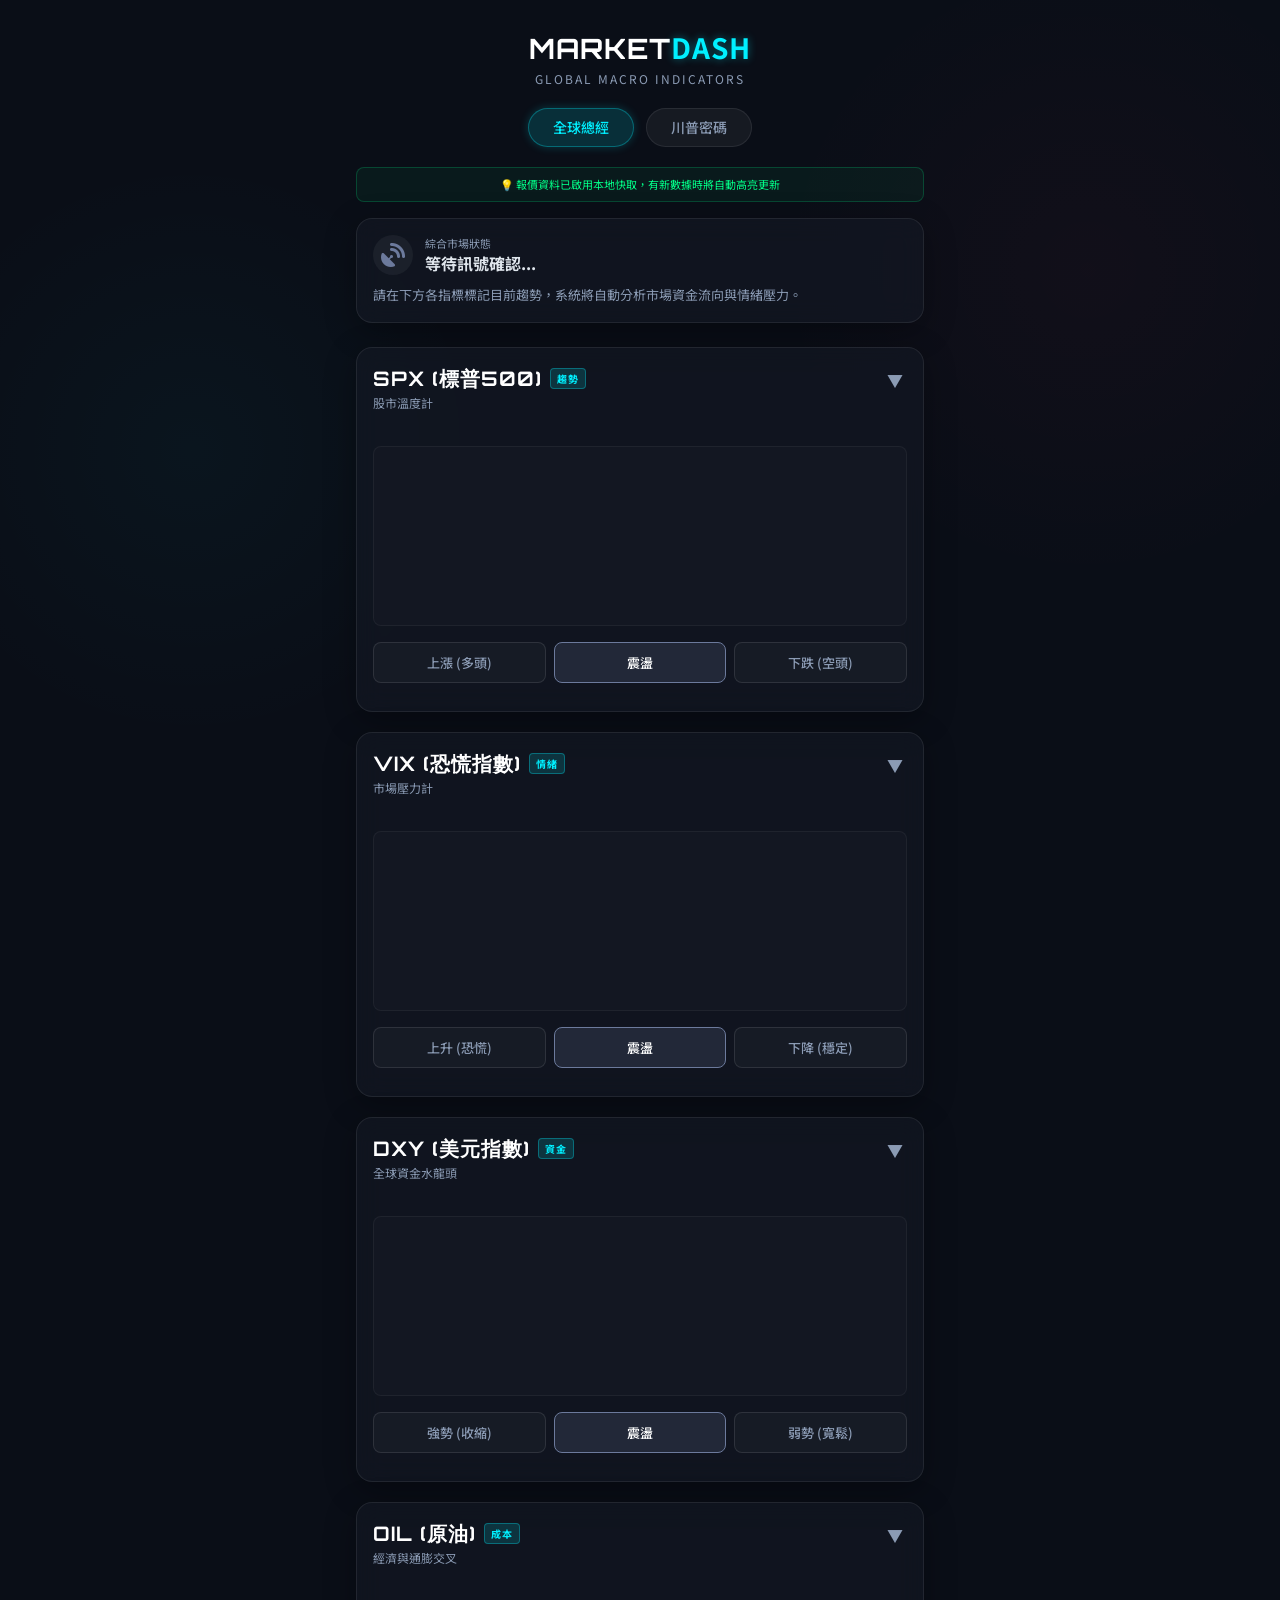
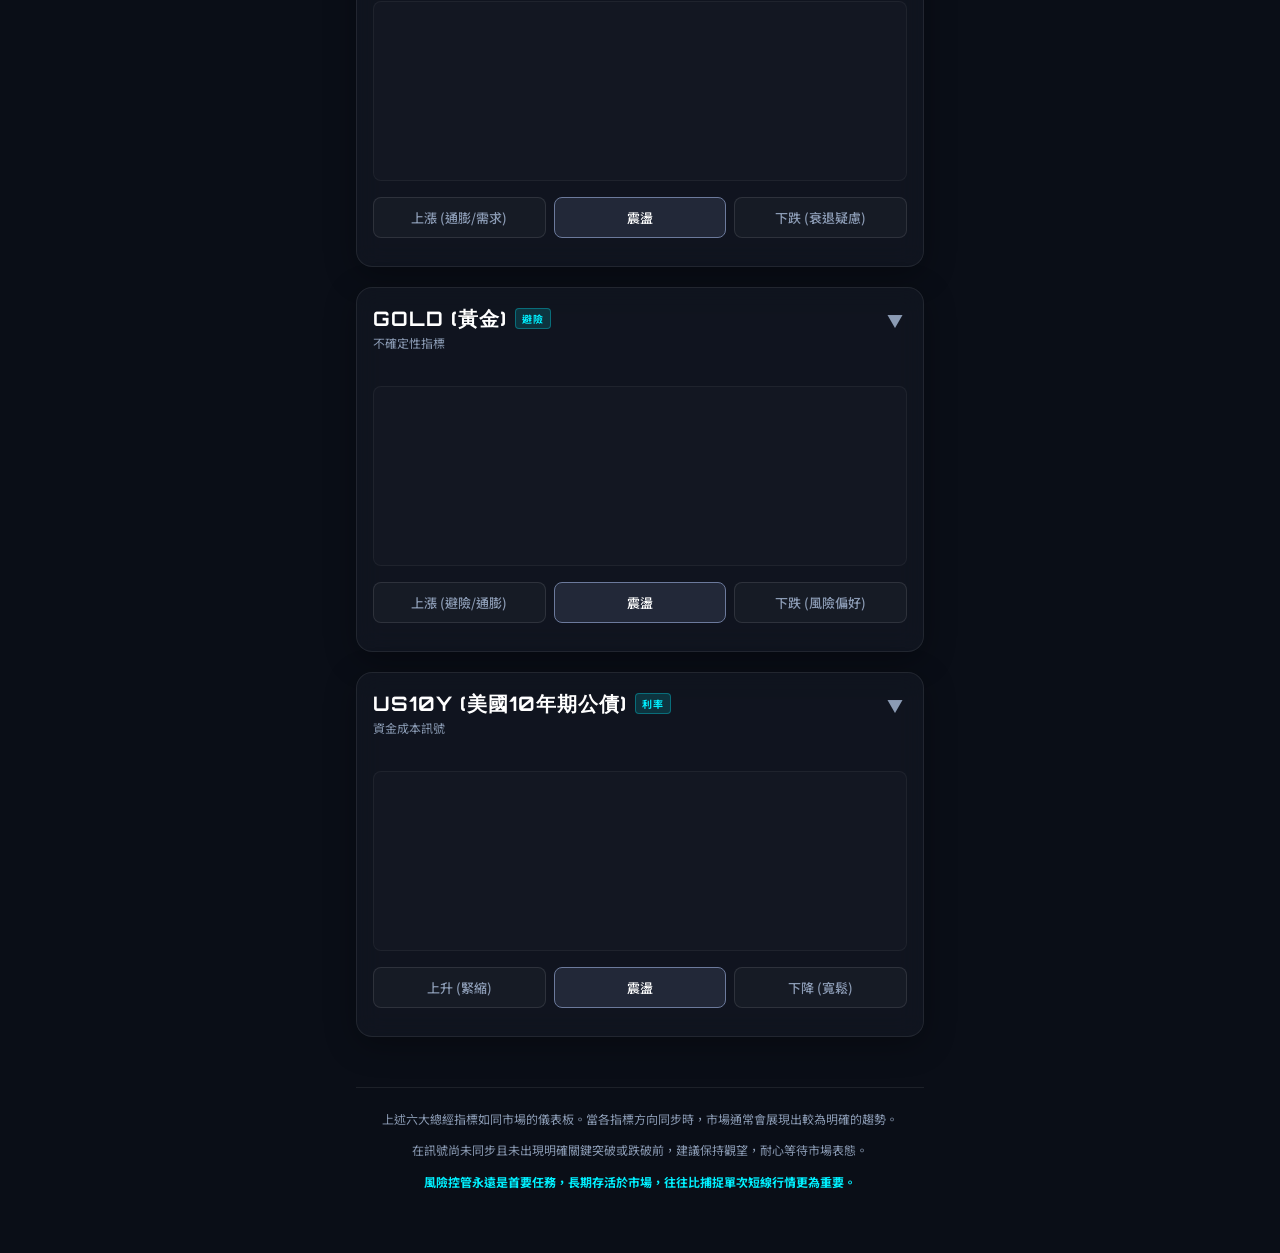
==== index.html @ 6cd83fb7 "feat: integrate Trump Code dashboard as a separate tab - Added `trump.html` and `trump.js` to fetch " ====
<!DOCTYPE html>
<html lang="zh-TW">
<head>
    <meta charset="UTF-8">
    <meta name="viewport" content="width=device-width, initial-scale=1.0, maximum-scale=1.0, user-scalable=no">
    <title>Global Market Dashboard</title>
    <link rel="stylesheet" href="style.css">
    <link href="https://fonts.googleapis.com/css2?family=Orbitron:wght@400;500;700&family=Noto+Sans+TC:wght@300;400;500;700&display=swap" rel="stylesheet">
    <link rel="stylesheet" href="https://cdnjs.cloudflare.com/ajax/libs/font-awesome/6.4.0/css/all.min.css">
</head>
<body>

<div class="app-container">
    <header class="dashboard-header">
        <h1>MARKET<span class="highlight">DASH</span></h1>
        <p class="subtitle">Global Macro Indicators</p>

        <!-- Navigation Tabs -->
        <nav class="nav-tabs">
            <a href="index.html" class="nav-tab active">全球總經</a>
            <a href="trump.html" class="nav-tab">川普密碼</a>
        </nav>

        <div class="cache-notice">
            <p>💡 報價資料已啟用本地快取，有新數據時將自動高亮更新</p>
        </div>

        <div class="sentiment-panel glass-panel clickable" onclick="openModal('logic-modal')">
            <div class="sentiment-status" id="overall-sentiment">
                <div class="status-icon"><i class="fas fa-satellite-dish"></i></div>
                <div class="status-text">
                    <span class="label">綜合市場狀態</span>
                    <strong id="sentiment-value">等待訊號確認...</strong>
                </div>
            </div>
            <p class="sentiment-desc" id="sentiment-desc">請在下方各指標標記目前趨勢，系統將自動分析市場資金流向與情緒壓力。</p>
        </div>
    </header>

    <main class="indicators-container">
        <!-- SPX Card -->
        <section class="indicator-card glass-panel" id="card-spx">
            <div class="card-header">
                <div class="title-group">
                    <h2>SPX (標普500) <span class="badge">趨勢</span></h2>
                    <span class="desc-short">股市溫度計</span>
                    <span class="update-time skeleton" id="time-spx">載入數據中...</span>
                </div>
                <button class="toggle-btn" onclick="toggleDetails('spx')">
                    <span class="icon-down">▼</span>
                </button>
            </div>
            <div class="chart-container" id="chart-spx">
                <!-- TradingView Widget BEGIN -->
                <div class="tradingview-widget-container">
                  <div class="tradingview-widget-container__widget"></div>
                  <script type="text/javascript" src="https://s3.tradingview.com/external-embedding/embed-widget-mini-symbol-overview.js" async>
                  {
                  "symbol": "FOREXCOM:SPXUSD",
                  "width": "100%",
                  "height": "100%",
                  "locale": "zh_TW",
                  "dateRange": "1M",
                  "colorTheme": "dark",
                  "isTransparent": true,
                  "autosize": true,
                  "largeChartUrl": ""
                }
                  </script>
                </div>
                <!-- TradingView Widget END -->
            </div>

            <div class="trend-selector">
                <button class="trend-btn up" onclick="setTrend('spx', 'up')">上漲 (多頭)</button>
                <button class="trend-btn neutral active" onclick="setTrend('spx', 'neutral')">震盪</button>
                <button class="trend-btn down" onclick="setTrend('spx', 'down')">下跌 (空頭)</button>
            </div>

            <div class="details-content" id="details-spx">
                <ul>
                    <li><strong>一言以蔽之：</strong> 市場資金的終極歸宿，最具代表性的整體市場風向球。</li>
                    <li><strong>美國標普 500 指數：</strong> 全球股市的指標。當資金環境良好時，股市通常是最大的受惠者。</li>
                    <li><strong>股市跌 + 黃金漲：</strong> 資金正在往避險資產移動 (金融風險、地緣衝突)。</li>
                    <li><strong>股市漲 + 黃金漲：</strong> 代表市場正在提前佈局通膨，或對貨幣價值產生疑慮。</li>
                </ul>
            </div>
        </section>

        <!-- VIX Card -->
        <section class="indicator-card glass-panel" id="card-vix">
            <div class="card-header">
                <div class="title-group">
                    <h2>VIX (恐慌指數) <span class="badge">情緒</span></h2>
                    <span class="desc-short">市場壓力計</span>
                    <span class="update-time skeleton" id="time-vix">載入數據中...</span>
                </div>
                <button class="toggle-btn" onclick="toggleDetails('vix')">
                    <span class="icon-down">▼</span>
                </button>
            </div>
            <div class="chart-container" id="chart-vix">
                <!-- TradingView Widget BEGIN -->
                <div class="tradingview-widget-container">
                  <div class="tradingview-widget-container__widget"></div>
                  <script type="text/javascript" src="https://s3.tradingview.com/external-embedding/embed-widget-mini-symbol-overview.js" async>
                  {
                  "symbol": "CAPITALCOM:VIX",
                  "width": "100%",
                  "height": "100%",
                  "locale": "zh_TW",
                  "dateRange": "1M",
                  "colorTheme": "dark",
                  "isTransparent": true,
                  "autosize": true,
                  "largeChartUrl": ""
                }
                  </script>
                </div>
                <!-- TradingView Widget END -->
            </div>

            <div class="trend-selector">
                <button class="trend-btn up" onclick="setTrend('vix', 'up')">上升 (恐慌)</button>
                <button class="trend-btn neutral active" onclick="setTrend('vix', 'neutral')">震盪</button>
                <button class="trend-btn down" onclick="setTrend('vix', 'down')">下降 (穩定)</button>
            </div>

            <div class="details-content" id="details-vix">
                <ul>
                    <li><strong>一言以蔽之：</strong> 市場為「保險」付出的成本，數值越高代表市場越恐慌。</li>
                    <li><strong>本質：</strong> 從 S&P 500 選擇權推算出的未來波動率預期。</li>
                    <li><strong>快速上升：</strong> 通常代表市場<strong>開始恐慌</strong>，投資人急著買避險。這時候股市往往會同步出現劇烈跌幅。</li>
                    <li><strong>長期維持低檔：</strong> 代表市場<strong>情緒穩定</strong>，資金願意承擔風險，是孕育大牛市的溫床。</li>
                    <li><strong>極端情緒轉折：</strong> 專業資金看 VIX 不是猜高低點，而是觀察極端情緒。<strong>市場最恐慌的時候，往往也最接近行情反轉點。</strong></li>
                </ul>
            </div>
        </section>

        <!-- DXY Card -->
        <section class="indicator-card glass-panel" id="card-dxy">
            <div class="card-header">
                <div class="title-group">
                    <h2>DXY (美元指數) <span class="badge">資金</span></h2>
                    <span class="desc-short">全球資金水龍頭</span>
                    <span class="update-time skeleton" id="time-dxy">載入數據中...</span>
                </div>
                <button class="toggle-btn" onclick="toggleDetails('dxy')">
                    <span class="icon-down">▼</span>
                </button>
            </div>
            <div class="chart-container" id="chart-dxy">
                <!-- TradingView Widget BEGIN -->
                <div class="tradingview-widget-container">
                  <div class="tradingview-widget-container__widget"></div>
                  <script type="text/javascript" src="https://s3.tradingview.com/external-embedding/embed-widget-mini-symbol-overview.js" async>
                  {
                  "symbol": "INDEX:DXY",
                  "width": "100%",
                  "height": "100%",
                  "locale": "zh_TW",
                  "dateRange": "1M",
                  "colorTheme": "dark",
                  "isTransparent": true,
                  "autosize": true,
                  "largeChartUrl": ""
                }
                  </script>
                </div>
                <!-- TradingView Widget END -->
            </div>

            <div class="trend-selector">
                <button class="trend-btn up" onclick="setTrend('dxy', 'up')">強勢 (收縮)</button>
                <button class="trend-btn neutral active" onclick="setTrend('dxy', 'neutral')">震盪</button>
                <button class="trend-btn down" onclick="setTrend('dxy', 'down')">弱勢 (寬鬆)</button>
            </div>

            <div class="details-content" id="details-dxy">
                <ul>
                    <li><strong>一言以蔽之：</strong> 全球資金的抽水馬達，美元越強，全球市場資金越緊縮。</li>
                    <li><strong>本質：</strong> 美元相對於一籃子主要貨幣的匯率，反映<strong>全球資金流向</strong>。</li>
                    <li><strong>美元走強：</strong> 資金回流美國，導致<strong>全球流動性收縮、新興市場壓力變大、原物料價格承壓</strong>（因多以美元計價）。</li>
                    <li><strong>美元轉弱：</strong> 資金離開美國尋找更高風險報酬。這時候<strong>股市、新興市場與原物料，通常容易出現波段行情</strong>。</li>
                </ul>
            </div>
        </section>

        <!-- OIL Card -->
        <section class="indicator-card glass-panel" id="card-oil">
            <div class="card-header">
                <div class="title-group">
                    <h2>OIL (原油) <span class="badge">成本</span></h2>
                    <span class="desc-short">經濟與通膨交叉</span>
                    <span class="update-time skeleton" id="time-oil">載入數據中...</span>
                </div>
                <button class="toggle-btn" onclick="toggleDetails('oil')">
                    <span class="icon-down">▼</span>
                </button>
            </div>
            <div class="chart-container" id="chart-oil">
                <!-- TradingView Widget BEGIN -->
                <div class="tradingview-widget-container">
                  <div class="tradingview-widget-container__widget"></div>
                  <script type="text/javascript" src="https://s3.tradingview.com/external-embedding/embed-widget-mini-symbol-overview.js" async>
                  {
                  "symbol": "USOIL",
                  "width": "100%",
                  "height": "100%",
                  "locale": "zh_TW",
                  "dateRange": "1M",
                  "colorTheme": "dark",
                  "isTransparent": true,
                  "autosize": true,
                  "largeChartUrl": ""
                }
                  </script>
                </div>
                <!-- TradingView Widget END -->
            </div>

            <div class="trend-selector">
                <button class="trend-btn up" onclick="setTrend('oil', 'up')">上漲 (通膨/需求)</button>
                <button class="trend-btn neutral active" onclick="setTrend('oil', 'neutral')">震盪</button>
                <button class="trend-btn down" onclick="setTrend('oil', 'down')">下跌 (衰退疑慮)</button>
            </div>

            <div class="details-content" id="details-oil">
                <ul>
                    <li><strong>一言以蔽之：</strong> 實體經濟的血液，上漲可能是因為經濟好，也可能是因為供給斷鏈。</li>
                    <li><strong>本質：</strong> 反映全球實體經濟需求與地緣政治供給的交叉點。</li>
                    <li><strong>需求拉動上漲：</strong> 工業活動與運輸增加，代表<strong>經濟擴張，股市容易同步走強</strong>。</li>
                    <li><strong>供給衝擊飆升：</strong> 因戰爭或減產導致。這會使<strong>企業成本暴增、通膨壓力飆升</strong>，迫使央行升息，油價變成殺手。</li>
                    <li><strong>突然崩跌：</strong> 市場懷疑<strong>全球需求正在消失</strong>，往往伴隨對經濟嚴重衰退的恐慌。</li>
                </ul>
            </div>
        </section>

        <!-- GOLD Card -->
        <section class="indicator-card glass-panel" id="card-gold">
            <div class="card-header">
                <div class="title-group">
                    <h2>GOLD (黃金) <span class="badge">避險</span></h2>
                    <span class="desc-short">不確定性指標</span>
                    <span class="update-time skeleton" id="time-gold">載入數據中...</span>
                </div>
                <button class="toggle-btn" onclick="toggleDetails('gold')">
                    <span class="icon-down">▼</span>
                </button>
            </div>
            <div class="chart-container" id="chart-gold">
                <!-- TradingView Widget BEGIN -->
                <div class="tradingview-widget-container">
                  <div class="tradingview-widget-container__widget"></div>
                  <script type="text/javascript" src="https://s3.tradingview.com/external-embedding/embed-widget-mini-symbol-overview.js" async>
                  {
                  "symbol": "XAUUSD",
                  "width": "100%",
                  "height": "100%",
                  "locale": "zh_TW",
                  "dateRange": "1M",
                  "colorTheme": "dark",
                  "isTransparent": true,
                  "autosize": true,
                  "largeChartUrl": ""
                }
                  </script>
                </div>
                <!-- TradingView Widget END -->
            </div>

            <div class="trend-selector">
                <button class="trend-btn up" onclick="setTrend('gold', 'up')">上漲 (避險/通膨)</button>
                <button class="trend-btn neutral active" onclick="setTrend('gold', 'neutral')">震盪</button>
                <button class="trend-btn down" onclick="setTrend('gold', 'down')">下跌 (風險偏好)</button>
            </div>

            <div class="details-content" id="details-gold">
                <ul>
                    <li><strong>一言以蔽之：</strong> 終極的無息避風港，也是對抗貨幣貶值與世界動盪的保險。</li>
                    <li><strong>本質：</strong> 代表對現有金融體系或法定貨幣的<strong>不確定性</strong>與不信任。</li>
                    <li><strong>資金避險：</strong> 當爆發地緣政治衝突或金融系統風險時，避險資金會大舉湧入。</li>
                    <li><strong>股市跌 + 黃金漲：</strong> 強烈訊號，幾乎可確定<strong>資金正在大舉逃往避險資產</strong>。</li>
                    <li><strong>股市漲 + 黃金漲：</strong> 特殊現象，代表市場資金極度氾濫，或<strong>正在提前佈置抵抗未來的惡性通膨</strong>。</li>
                </ul>
            </div>
        </section>

        <!-- YIELD Card -->
        <section class="indicator-card glass-panel" id="card-yield">
            <div class="card-header">
                <div class="title-group">
                    <h2>US10Y (美國10年期公債) <span class="badge">利率</span></h2>
                    <span class="desc-short">資金成本訊號</span>
                    <span class="update-time skeleton" id="time-yield">載入數據中...</span>
                </div>
                <button class="toggle-btn" onclick="toggleDetails('yield')">
                    <span class="icon-down">▼</span>
                </button>
            </div>
            <div class="chart-container" id="chart-yield">
                <!-- TradingView Widget BEGIN -->
                <div class="tradingview-widget-container">
                  <div class="tradingview-widget-container__widget"></div>
                  <script type="text/javascript" src="https://s3.tradingview.com/external-embedding/embed-widget-mini-symbol-overview.js" async>
                  {
                  "symbol": "US10Y",
                  "width": "100%",
                  "height": "100%",
                  "locale": "zh_TW",
                  "dateRange": "1M",
                  "colorTheme": "dark",
                  "isTransparent": true,
                  "autosize": true,
                  "largeChartUrl": ""
                }
                  </script>
                </div>
                <!-- TradingView Widget END -->
            </div>

            <div class="trend-selector">
                <button class="trend-btn up" onclick="setTrend('yield', 'up')">上升 (緊縮)</button>
                <button class="trend-btn neutral active" onclick="setTrend('yield', 'neutral')">震盪</button>
                <button class="trend-btn down" onclick="setTrend('yield', 'down')">下降 (寬鬆)</button>
            </div>

            <div class="details-content" id="details-yield">
                <ul>
                    <li><strong>一言以蔽之：</strong> 無風險資金的機會成本，也是決定企業借貸利息的基準。</li>
                    <li><strong>本質：</strong> 市場真實交易出的<strong>利率訊號</strong>，包含對通膨與經濟成長的預期。</li>
                    <li><strong>殖利率上升：</strong> 經濟向好或通膨預期升溫。但若<strong>飆升太快，會嚴重打擊科技股與高負債企業</strong>，並吸引資金離開股市轉買債券。</li>
                    <li><strong>殖利率下降：</strong> 市場預期經濟降溫或央行準備降息。<strong>無風險利率變低，資金更願意投入股市尋求高報酬</strong>。</li>
                </ul>
            </div>
        </section>

        <div class="footer-note">
            <p>上述六大總經指標如同市場的儀表板。當各指標方向同步時，市場通常會展現出較為明確的趨勢。</p>
            <p style="margin-top: 10px;">在訊號尚未同步且未出現明確關鍵突破或跌破前，建議保持觀望，耐心等待市場表態。</p>
            <p style="margin-top: 10px; color: var(--accent-neon); font-weight: bold;">風險控管永遠是首要任務，長期存活於市場，往往比捕捉單次短線行情更為重要。</p>
        </div>
    </main>
</div>

<!-- Modal for Logic Explanation -->
<div id="logic-modal" class="modal">
    <div class="modal-content glass-panel">
        <span class="close-btn" onclick="closeModal('logic-modal')">&times;</span>
        <h2><i class="fas fa-project-diagram"></i> 六大指標連動解析</h2>
        <div class="modal-body">
            <div class="logic-item">
                <h3>🟢 資金擴張 (多頭環境)</h3>
                <p><strong>指標特徵：</strong> VIX ⬇️ ＋ DXY ⬇️ ＋ US10Y ⬇️</p>
                <p>資金成本降低，市場情緒穩定，投資人願意承擔風險，股市 (SPX) 最容易在此環境下走出大波段行情。</p>
            </div>

            <div class="logic-item">
                <h3>⚠️ 流動性收縮 (壓力增加)</h3>
                <p><strong>指標特徵：</strong> DXY ⬆️ 或 US10Y ⬆️ 快速飆升</p>
                <p>強勢美元或高殖利率會大幅提高企業融資成本，壓抑新興市場與風險資產。若同時伴隨 VIX ⬆️，股市容易出現急跌。</p>
            </div>

            <div class="logic-item">
                <h3>🛡️ 極端避險 (風險爆發)</h3>
                <p><strong>指標特徵：</strong> SPX ⬇️ ＋ GOLD ⬆️ ＋ VIX ⬆️</p>
                <p>典型的危機模式（如地緣衝突、金融系統性風險）。資金為了保命，不計成本拋售股票，瘋狂湧入黃金等避險資產。</p>
            </div>

            <div class="logic-item">
                <h3>🔥 通膨再起 (貨幣疑慮)</h3>
                <p><strong>指標特徵：</strong> SPX ⬆️ ＋ GOLD ⬆️ ＋ OIL ⬆️</p>
                <p>股市與黃金同步上漲是特殊訊號。這通常代表市場認為鈔票變薄了（通膨），所以將現金轉換為實體資產或股票來保值。</p>
            </div>

            <div class="logic-item">
                <h3>🚨 停滯性通膨 (最糟劇本)</h3>
                <p><strong>指標特徵：</strong> SPX ⬇️ ＋ OIL ⬆️ ＋ US10Y ⬆️</p>
                <p>油價（成本）飆升帶動通膨與利率走高，但經濟卻開始衰退導致企業獲利下降。這時股債雙殺，幾乎所有資產都面臨壓力。</p>
            </div>
        </div>
    </div>
</div>

<script src="script.js"></script>
</body>
</html>
---- style.css ----
/* Reset & Base Variables */
:root {
    --bg-main: #0a0e17;
    --bg-panel: rgba(20, 26, 38, 0.6);
    --border-glass: rgba(255, 255, 255, 0.08);
    --text-primary: #e0e6ed;
    --text-secondary: #8b9bb4;
    --accent-neon: #00f0ff;
    --accent-warning: #ff3366;
    --accent-safe: #00ff88;
    --accent-neutral: #6c7a9c;

    --card-radius: 16px;
    --glow-shadow: 0 0 15px rgba(0, 240, 255, 0.1);
}

* {
    margin: 0;
    padding: 0;
    box-sizing: border-box;
    font-family: 'Noto Sans TC', sans-serif;
    -webkit-tap-highlight-color: transparent;
}

body {
    background-color: var(--bg-main);
    color: var(--text-primary);
    line-height: 1.5;
    background-image:
        radial-gradient(circle at 15% 50%, rgba(0, 240, 255, 0.03), transparent 25%),
        radial-gradient(circle at 85% 30%, rgba(255, 51, 102, 0.03), transparent 25%);
    background-attachment: fixed;
}

.app-container {
    max-width: 600px; /* Mobile optimized width */
    margin: 0 auto;
    padding: 16px;
    padding-bottom: 40px;
}

/* Typography & Titles */
h1, h2 {
    font-family: 'Orbitron', sans-serif;
    letter-spacing: 1px;
}

/* Cache Notice */
.cache-notice {
    text-align: center;
    font-size: 11px;
    color: var(--accent-safe);
    background: rgba(0, 255, 136, 0.05);
    border: 1px solid rgba(0, 255, 136, 0.2);
    border-radius: 8px;
    padding: 8px 12px;
    margin-bottom: 16px;
    display: block;
    width: 100%;
}

/* Navigation Tabs */
.nav-tabs {
    display: flex;
    justify-content: center;
    gap: 12px;
    margin-bottom: 20px;
}

.nav-tab {
    padding: 8px 24px;
    border-radius: 20px;
    background: rgba(255, 255, 255, 0.05);
    color: var(--text-secondary);
    text-decoration: none;
    font-size: 14px;
    font-weight: 500;
    border: 1px solid var(--border-glass);
    transition: all 0.3s ease;
}

.nav-tab:hover {
    background: rgba(255, 255, 255, 0.1);
    color: var(--text-primary);
}

.nav-tab.active {
    background: rgba(0, 240, 255, 0.15);
    color: var(--accent-neon);
    border-color: rgba(0, 240, 255, 0.3);
    box-shadow: 0 0 10px rgba(0, 240, 255, 0.2);
}

/* Glassmorphism Panel Base */
.glass-panel {
    background: var(--bg-panel);
    backdrop-filter: blur(12px);
    -webkit-backdrop-filter: blur(12px);
    border: 1px solid var(--border-glass);
    border-radius: var(--card-radius);
    box-shadow: 0 8px 32px rgba(0, 0, 0, 0.3);
}

/* Header Section */
.dashboard-header {
    text-align: center;
    margin-bottom: 24px;
    padding-top: 10px;
}

.dashboard-header h1 {
    font-size: 28px;
    color: #fff;
}

.dashboard-header .highlight {
    color: var(--accent-neon);
    text-shadow: 0 0 8px rgba(0, 240, 255, 0.4);
}

.subtitle {
    font-size: 12px;
    color: var(--text-secondary);
    text-transform: uppercase;
    letter-spacing: 2px;
    margin-bottom: 20px;
}

/* Sentiment Panel */
.sentiment-panel {
    padding: 16px;
    text-align: left;
    transition: all 0.3s ease;
}

.sentiment-panel.clickable {
    cursor: pointer;
}
.sentiment-panel.clickable:hover {
    transform: translateY(-2px);
    box-shadow: 0 8px 16px rgba(0,0,0,0.6);
}

.sentiment-status {
    display: flex;
    align-items: center;
    gap: 12px;
    margin-bottom: 10px;
}

.status-icon {
    font-size: 24px;
    color: var(--accent-neutral);
    display: flex;
    align-items: center;
    justify-content: center;
    width: 40px;
    height: 40px;
    border-radius: 50%;
    background: rgba(255, 255, 255, 0.05);
    transition: all 0.3s;
}

.status-text {
    display: flex;
    flex-direction: column;
}

.status-text .label {
    font-size: 11px;
    color: var(--text-secondary);
}

.status-text strong {
    font-size: 16px;
    color: var(--text-primary);
}

.sentiment-desc {
    font-size: 13px;
    color: var(--text-secondary);
    line-height: 1.6;
}

/* Warning State Colors */
.sentiment-panel.warning {
    border-color: rgba(255, 51, 102, 0.3);
    box-shadow: 0 0 20px rgba(255, 51, 102, 0.1);
}
.sentiment-panel.warning .status-icon { color: var(--accent-warning); background: rgba(255, 51, 102, 0.1); }
.sentiment-panel.warning strong { color: var(--accent-warning); }

.sentiment-panel.safe {
    border-color: rgba(0, 255, 136, 0.3);
    box-shadow: 0 0 20px rgba(0, 255, 136, 0.1);
}
.sentiment-panel.safe .status-icon { color: var(--accent-safe); background: rgba(0, 255, 136, 0.1); }
.sentiment-panel.safe strong { color: var(--accent-safe); }

.sentiment-panel.mixed {
    border-color: rgba(0, 240, 255, 0.3);
    box-shadow: 0 0 20px rgba(0, 240, 255, 0.1);
}
.sentiment-panel.mixed .status-icon { color: var(--accent-neon); background: rgba(0, 240, 255, 0.1); }
.sentiment-panel.mixed strong { color: var(--accent-neon); }

/* Indicators Container */
.indicators-container {
    display: flex;
    flex-direction: column;
    gap: 20px;
}

/* Indicator Card */
.indicator-card {
    padding: 16px;
    overflow: hidden;
    transition: border-color 0.3s, box-shadow 0.3s;
}

/* Flash Animation for Updated Data */
@keyframes border-flash {
    0% {
        box-shadow: 0 0 0 rgba(0, 243, 255, 0);
        border-color: var(--border-glass);
    }
    10% {
        box-shadow: 0 0 20px rgba(0, 243, 255, 0.8), inset 0 0 10px rgba(0, 243, 255, 0.3);
        border-color: rgba(0, 243, 255, 1);
    }
    100% {
        box-shadow: 0 0 0 rgba(0, 243, 255, 0);
        border-color: var(--border-glass);
    }
}

.update-flash {
    animation: border-flash 3s ease-out;
}

.card-header {
    display: flex;
    justify-content: space-between;
    align-items: flex-start;
    margin-bottom: 12px;
}

.title-group h2 {
    font-size: 20px;
    color: #fff;
    display: flex;
    align-items: center;
    gap: 8px;
}

/* Skeleton Loading Animation */
@keyframes skeleton-loading {
    0% {
        background-color: rgba(0, 243, 255, 0.05);
    }
    50% {
        background-color: rgba(0, 243, 255, 0.2);
    }
    100% {
        background-color: rgba(0, 243, 255, 0.05);
    }
}

.skeleton {
    animation: skeleton-loading 1.5s infinite ease-in-out;
    border-radius: 4px;
    color: transparent !important;
    display: inline-block;
    min-width: 150px;
    height: 18px;
    pointer-events: none;
    user-select: none;
}
.skeleton * {
    visibility: hidden;
}

.badge {
    font-family: 'Noto Sans TC', sans-serif;
    font-size: 10px;
    background: rgba(0, 240, 255, 0.15);
    color: var(--accent-neon);
    padding: 2px 6px;
    border-radius: 4px;
    border: 1px solid rgba(0, 240, 255, 0.3);
}

.desc-short {
    font-size: 12px;
    color: var(--text-secondary);
    display: block;
}

.update-time {
    font-size: 10px;
    color: var(--text-secondary);
    display: block;
    margin-top: 4px;
    opacity: 0.8;
}

.text-up {
    color: var(--accent-safe);
}

.text-down {
    color: var(--accent-warning);
}

.text-neutral {
    color: var(--accent-neutral);
}

.toggle-btn {
    background: none;
    border: none;
    color: var(--text-secondary);
    font-size: 16px;
    cursor: pointer;
    padding: 4px;
    transition: transform 0.3s;
}

/* Chart Container */
.chart-container {
    height: 180px; /* Fixed height for mini charts */
    margin-bottom: 16px;
    border-radius: 8px;
    overflow: hidden;
    background: #131722; /* Match TradingView dark bg */
    border: 1px solid rgba(255,255,255,0.05);
}

/* Trend Selector Buttons */
.trend-selector {
    display: flex;
    gap: 8px;
    margin-bottom: 12px;
}

.trend-btn {
    flex: 1;
    background: rgba(255, 255, 255, 0.03);
    border: 1px solid rgba(255, 255, 255, 0.1);
    color: var(--text-secondary);
    padding: 10px 4px;
    border-radius: 8px;
    font-size: 13px;
    cursor: pointer;
    transition: all 0.2s;
    font-weight: 500;
}

/* Active States */
.trend-btn.up.active {
    background: rgba(255, 51, 102, 0.15);
    border-color: var(--accent-warning);
    color: var(--accent-warning);
    box-shadow: 0 0 10px rgba(255, 51, 102, 0.2);
}

.trend-btn.down.active {
    background: rgba(0, 255, 136, 0.15);
    border-color: var(--accent-safe);
    color: var(--accent-safe);
    box-shadow: 0 0 10px rgba(0, 255, 136, 0.2);
}

.trend-btn.neutral.active {
    background: rgba(108, 122, 156, 0.2);
    border-color: var(--accent-neutral);
    color: #fff;
}

/* Specific overrides for indicators where UP is good/bad */
/* DXY: Up=Warning(Tightening), Down=Safe(Loosening) */
/* Yield: Up=Warning(Tightening), Down=Safe(Loosening) */
/* Oil: Up=Warning(Inflation/Cost), Down=Safe(Depends, but generally lower cost) - simplified for dashboard */
/* Gold: Up=Warning(Risk Off), Down=Safe(Risk On) */

/* To keep it simple visually:
   For this specific dashboard logic:
   VIX Up = Bad (Red), VIX Down = Good (Green)
   DXY Up = Bad (Red), DXY Down = Good (Green)
   Yield Up = Bad (Red), Yield Down = Good (Green)
   Gold Up = Bad (Red), Gold Down = Good (Green)
   Oil Up = Bad (Red), Oil Down = Good (Green)
   Since the user focuses on risk-on vs risk-off.
*/


/* Trump Code Specific Styles */
.status-grid {
    display: grid;
    grid-template-columns: repeat(2, 1fr);
    gap: 12px;
}

.status-box {
    background: rgba(255, 255, 255, 0.03);
    border: 1px solid rgba(255, 255, 255, 0.05);
    border-radius: 12px;
    padding: 16px;
    display: flex;
    flex-direction: column;
    align-items: center;
    justify-content: center;
    text-align: center;
}

.status-box .status-label {
    font-size: 12px;
    color: var(--text-secondary);
    margin-bottom: 8px;
}

.status-box .status-value {
    font-size: 20px;
    font-weight: 700;
}

/* Post List */
.posts-list {
    display: flex;
    flex-direction: column;
    gap: 12px;
}

.post-card {
    background: rgba(255, 255, 255, 0.02);
    border: 1px solid rgba(255, 255, 255, 0.05);
    border-radius: 8px;
    padding: 14px;
}

.post-meta {
    display: flex;
    justify-content: space-between;
    font-size: 11px;
    color: var(--text-secondary);
    margin-bottom: 8px;
}

.post-text {
    font-size: 14px;
    line-height: 1.5;
    margin-bottom: 10px;
}

.post-signals {
    display: flex;
    flex-wrap: wrap;
    gap: 6px;
    align-items: center;
}

.ps-label {
    font-size: 11px;
    color: var(--text-secondary);
}

.sig-tag {
    background: rgba(0, 240, 255, 0.1);
    color: var(--accent-neon);
    font-size: 11px;
    padding: 3px 8px;
    border-radius: 4px;
    border: 1px solid rgba(0, 240, 255, 0.2);
}

.sig-tag.warning {
    background: rgba(255, 51, 102, 0.1);
    color: var(--accent-warning);
    border-color: rgba(255, 51, 102, 0.2);
}

.sig-tag.safe {
    background: rgba(0, 255, 136, 0.1);
    color: var(--accent-safe);
    border-color: rgba(0, 255, 136, 0.2);
}

/* Signal List */
.signal-list {
    display: flex;
    flex-direction: column;
    gap: 12px;
}

.signal-day {
    background: rgba(255, 255, 255, 0.02);
    border-radius: 8px;
    padding: 12px;
    border: 1px solid rgba(255, 255, 255, 0.05);
}

.signal-header {
    display: flex;
    justify-content: space-between;
    margin-bottom: 8px;
    font-size: 13px;
    font-weight: 500;
}

.signal-dir.bull { color: var(--accent-safe); }
.signal-dir.bear { color: var(--accent-warning); }
.signal-dir.mix { color: var(--text-secondary); }

.signal-tags {
    display: flex;
    flex-wrap: wrap;
    gap: 6px;
}

/* Table Container */
.table-container {
    width: 100%;
    overflow-x: auto;
}

.table-container table {
    width: 100%;
    border-collapse: collapse;
    font-size: 13px;
    text-align: left;
}

.table-container th,
.table-container td {
    padding: 10px 8px;
    border-bottom: 1px solid rgba(255, 255, 255, 0.05);
    white-space: nowrap;
}

.table-container th {
    color: var(--text-secondary);
    font-weight: 500;
}

.table-container td a {
    color: var(--accent-neon);
    text-decoration: none;
}

/* Common Text Colors */
.text-gold { color: #FFD700; }

.bar-track {
    width: 100%;
    height: 4px;
    background: rgba(255, 255, 255, 0.1);
    border-radius: 2px;
    margin-top: 4px;
    overflow: hidden;
}

.bar-fill {
    height: 100%;
    background: var(--accent-neon);
    border-radius: 2px;
}


/* Expandable Details */
.details-content {
    display: none; /* Hidden by default */
    padding-top: 12px;
    border-top: 1px dashed rgba(255, 255, 255, 0.1);
    font-size: 13px;
    color: var(--text-primary);
}

.details-content.active {
    display: block;
    animation: fadeIn 0.3s ease;
}

.details-content ul {
    list-style-type: none;
}

.details-content li {
    margin-bottom: 10px;
    padding-left: 12px;
    position: relative;
}

.details-content li::before {
    content: '';
    position: absolute;
    left: 0;
    top: 6px;
    width: 4px;
    height: 4px;
    border-radius: 50%;
    background: var(--accent-neon);
}

.details-content strong {
    color: var(--accent-neon);
    font-weight: 500;
}

/* Footer */
.footer-note {
    margin-top: 30px;
    text-align: center;
    font-size: 12px;
    color: var(--text-secondary);
    line-height: 1.8;
    padding: 20px;
    border-top: 1px solid var(--border-glass);
}

/* Animations */
@keyframes fadeIn {
    from { opacity: 0; transform: translateY(-5px); }
    to { opacity: 1; transform: translateY(0); }
}

.rotate-180 {
    transform: rotate(180deg);
}

/* Modal Styles */
.modal {
    display: none; /* Hidden by default */
    position: fixed; /* Stay in place */
    z-index: 1000; /* Sit on top */
    left: 0;
    top: 0;
    width: 100%; /* Full width */
    height: 100%; /* Full height */
    overflow: auto; /* Enable scroll if needed */
    background-color: rgba(10, 14, 23, 0.85); /* Dark background with opacity */
    backdrop-filter: blur(8px);
    -webkit-backdrop-filter: blur(8px);
    opacity: 0;
    transition: opacity 0.3s ease;
}

.modal.show {
    display: block;
    opacity: 1;
}

.modal-content {
    background-color: var(--bg-panel);
    backdrop-filter: blur(12px);
    -webkit-backdrop-filter: blur(12px);
    margin: 10% auto; /* 10% from the top and centered */
    padding: 30px;
    border: 1px solid rgba(0, 243, 255, 0.2);
    width: 90%; /* Could be more or less, depending on screen size */
    max-width: 600px;
    border-radius: 12px;
    box-shadow: 0 10px 30px rgba(0, 0, 0, 0.5);
    position: relative;
    transform: translateY(-20px);
    transition: transform 0.3s ease;
}

.modal.show .modal-content {
    transform: translateY(0);
}

.modal-content h2 {
    color: var(--accent-neon);
    margin-top: 0;
    margin-bottom: 20px;
    display: flex;
    align-items: center;
    gap: 10px;
    font-size: 20px;
}

.close-btn {
    color: var(--text-muted);
    position: absolute;
    top: 20px;
    right: 25px;
    font-size: 28px;
    font-weight: bold;
    cursor: pointer;
    transition: color 0.3s ease;
}

.close-btn:hover,
.close-btn:focus {
    color: var(--accent-warning);
    text-decoration: none;
    cursor: pointer;
}

.logic-item {
    margin-bottom: 20px;
    padding-bottom: 15px;
    border-bottom: 1px solid rgba(255, 255, 255, 0.05);
}

.logic-item:last-child {
    border-bottom: none;
    margin-bottom: 0;
    padding-bottom: 0;
}

.logic-item h3 {
    color: var(--text-primary);
    font-size: 16px;
    margin-top: 0;
    margin-bottom: 8px;
}

.logic-item p {
    color: var(--text-secondary);
    font-size: 13px;
    line-height: 1.6;
    margin: 5px 0;
}

.logic-item strong {
    color: var(--accent-neon);
}
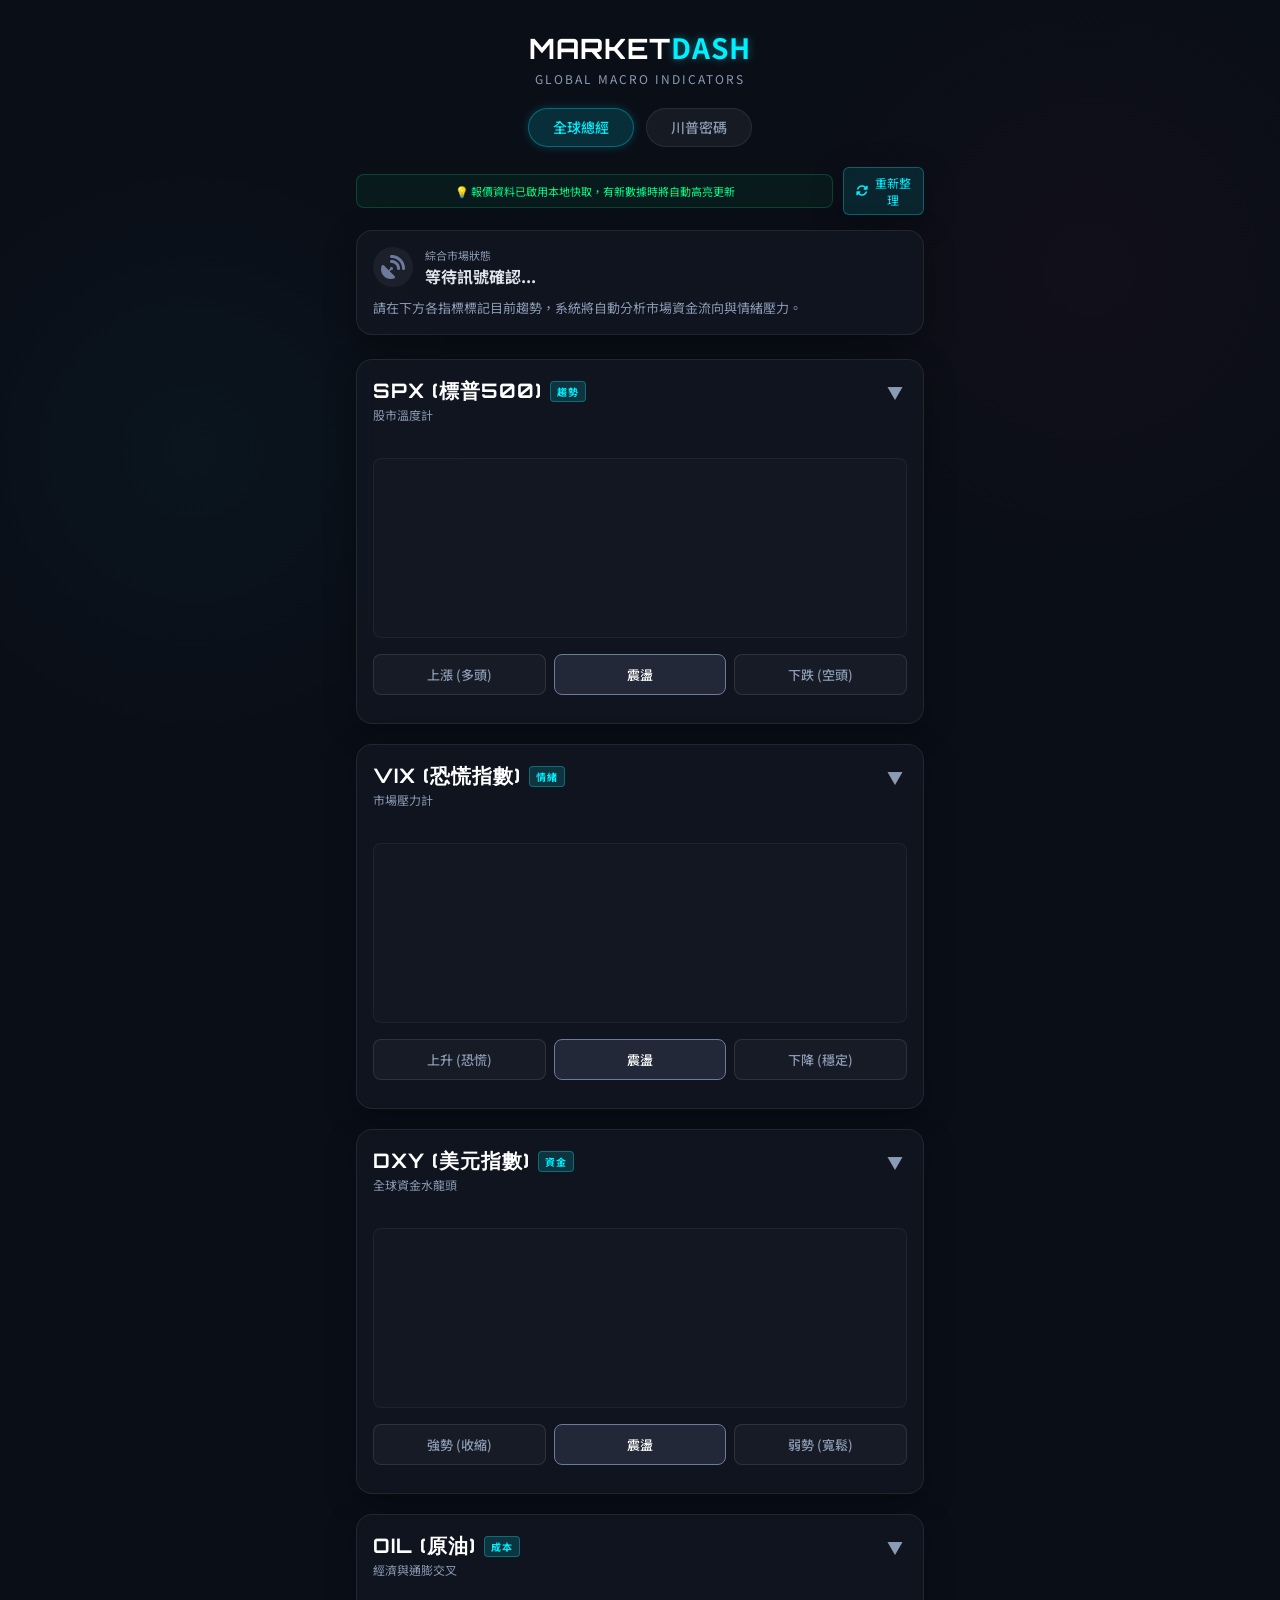
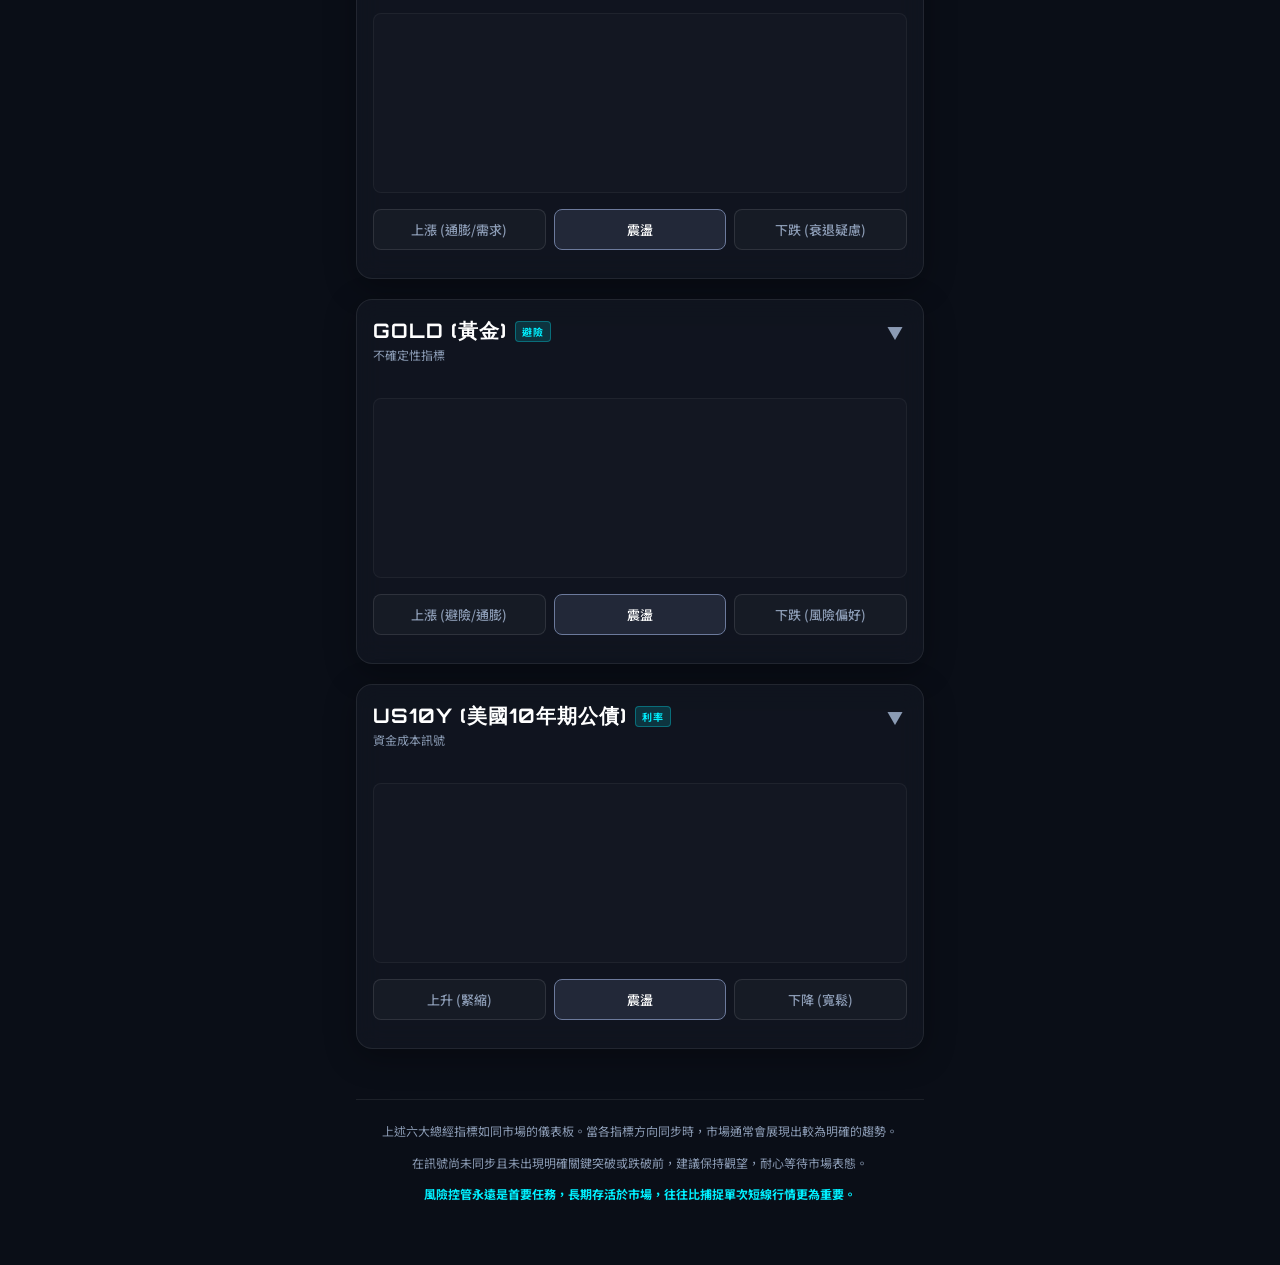
==== commit a0771dbd: "feat: add manual refresh button to global macro dashboard - Added a `<button id="refresh-btn">` to t" ====
--- a/index.html
+++ b/index.html
@@ -21,8 +21,13 @@
             <a href="trump.html" class="nav-tab">川普密碼</a>
         </nav>
 
-        <div class="cache-notice">
-            <p>💡 報價資料已啟用本地快取，有新數據時將自動高亮更新</p>
+        <div class="header-actions" style="display: flex; justify-content: space-between; align-items: center; margin-bottom: 15px; gap: 10px;">
+            <div class="cache-notice" style="margin-bottom: 0; flex-grow: 1;">
+                <p>💡 報價資料已啟用本地快取，有新數據時將自動高亮更新</p>
+            </div>
+            <button id="refresh-btn" class="glass-panel">
+                <i class="fas fa-sync-alt"></i> 重新整理
+            </button>
         </div>
 
         <div class="sentiment-panel glass-panel clickable" onclick="openModal('logic-modal')">
--- a/style.css
+++ b/style.css
@@ -57,6 +57,39 @@
     margin-bottom: 16px;
     display: block;
     width: 100%;
+}
+
+/* Refresh Button */
+.refresh-btn, #refresh-btn {
+    margin-top: 10px;
+    background: rgba(0, 240, 255, 0.1) !important;
+    border: 1px solid rgba(0, 240, 255, 0.3) !important;
+    color: var(--accent-neon) !important;
+    padding: 6px 12px !important;
+    border-radius: 6px !important;
+    font-size: 12px !important;
+    cursor: pointer;
+    transition: all 0.2s;
+    display: inline-flex !important;
+    align-items: center;
+    gap: 6px;
+}
+
+#refresh-btn {
+    margin-top: 0;
+}
+
+.refresh-btn:hover, #refresh-btn:hover {
+    background: rgba(0, 240, 255, 0.2) !important;
+    box-shadow: 0 0 8px rgba(0, 240, 255, 0.4);
+}
+
+.refresh-btn:active, #refresh-btn:active {
+    transform: scale(0.95);
+}
+
+.refresh-btn i.fa-spin, #refresh-btn i.fa-spin {
+    animation: fa-spin 1s infinite linear;
 }
 
 /* Navigation Tabs */
@@ -450,6 +483,30 @@
     font-size: 14px;
     line-height: 1.5;
     margin-bottom: 10px;
+}
+
+.translate-btn {
+    background: transparent;
+    border: none;
+    color: var(--text-secondary);
+    font-size: 12px;
+    cursor: pointer;
+    display: inline-flex;
+    align-items: center;
+    gap: 4px;
+    transition: color 0.2s;
+}
+
+.translate-btn:hover {
+    color: var(--accent-neon);
+}
+
+.translated-text {
+    margin-top: 8px;
+    padding-top: 8px;
+    border-top: 1px dashed rgba(255, 255, 255, 0.1);
+    color: var(--text-primary);
+    font-size: 14px;
 }
 
 .post-signals {
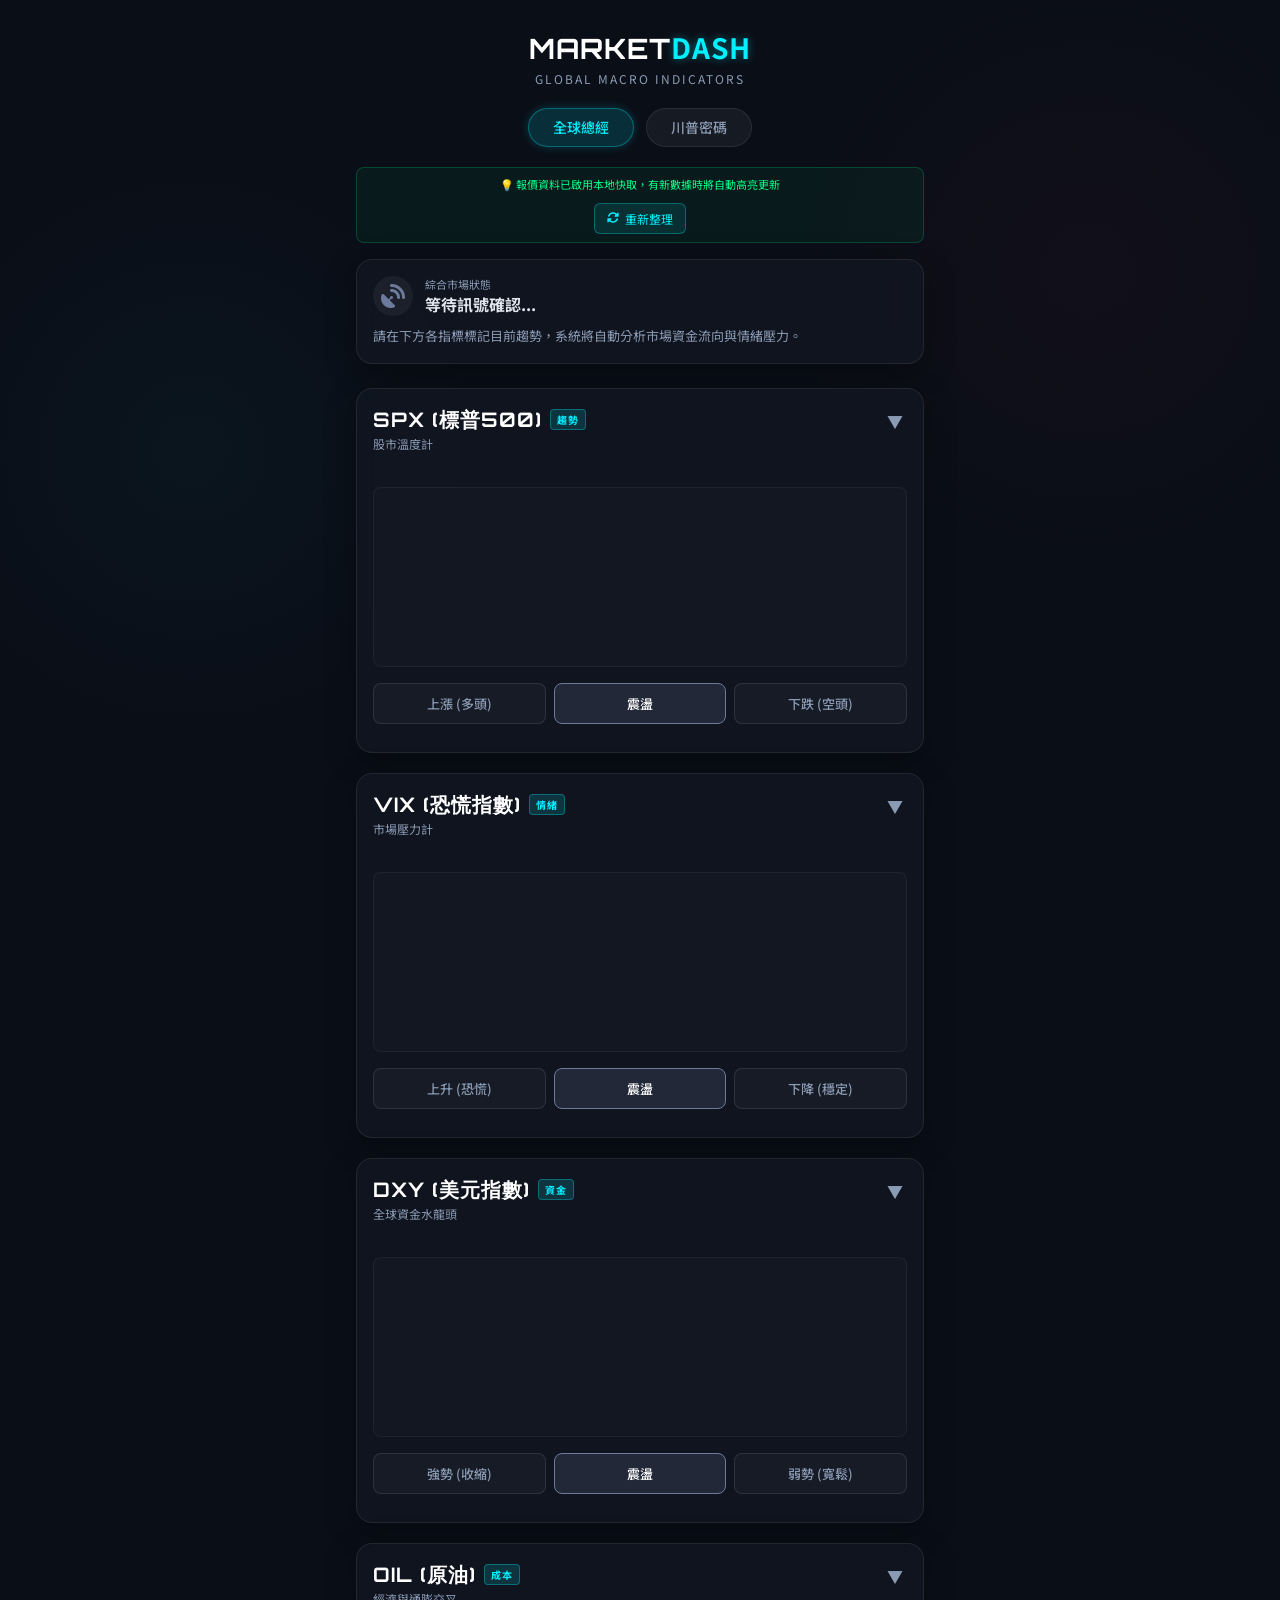
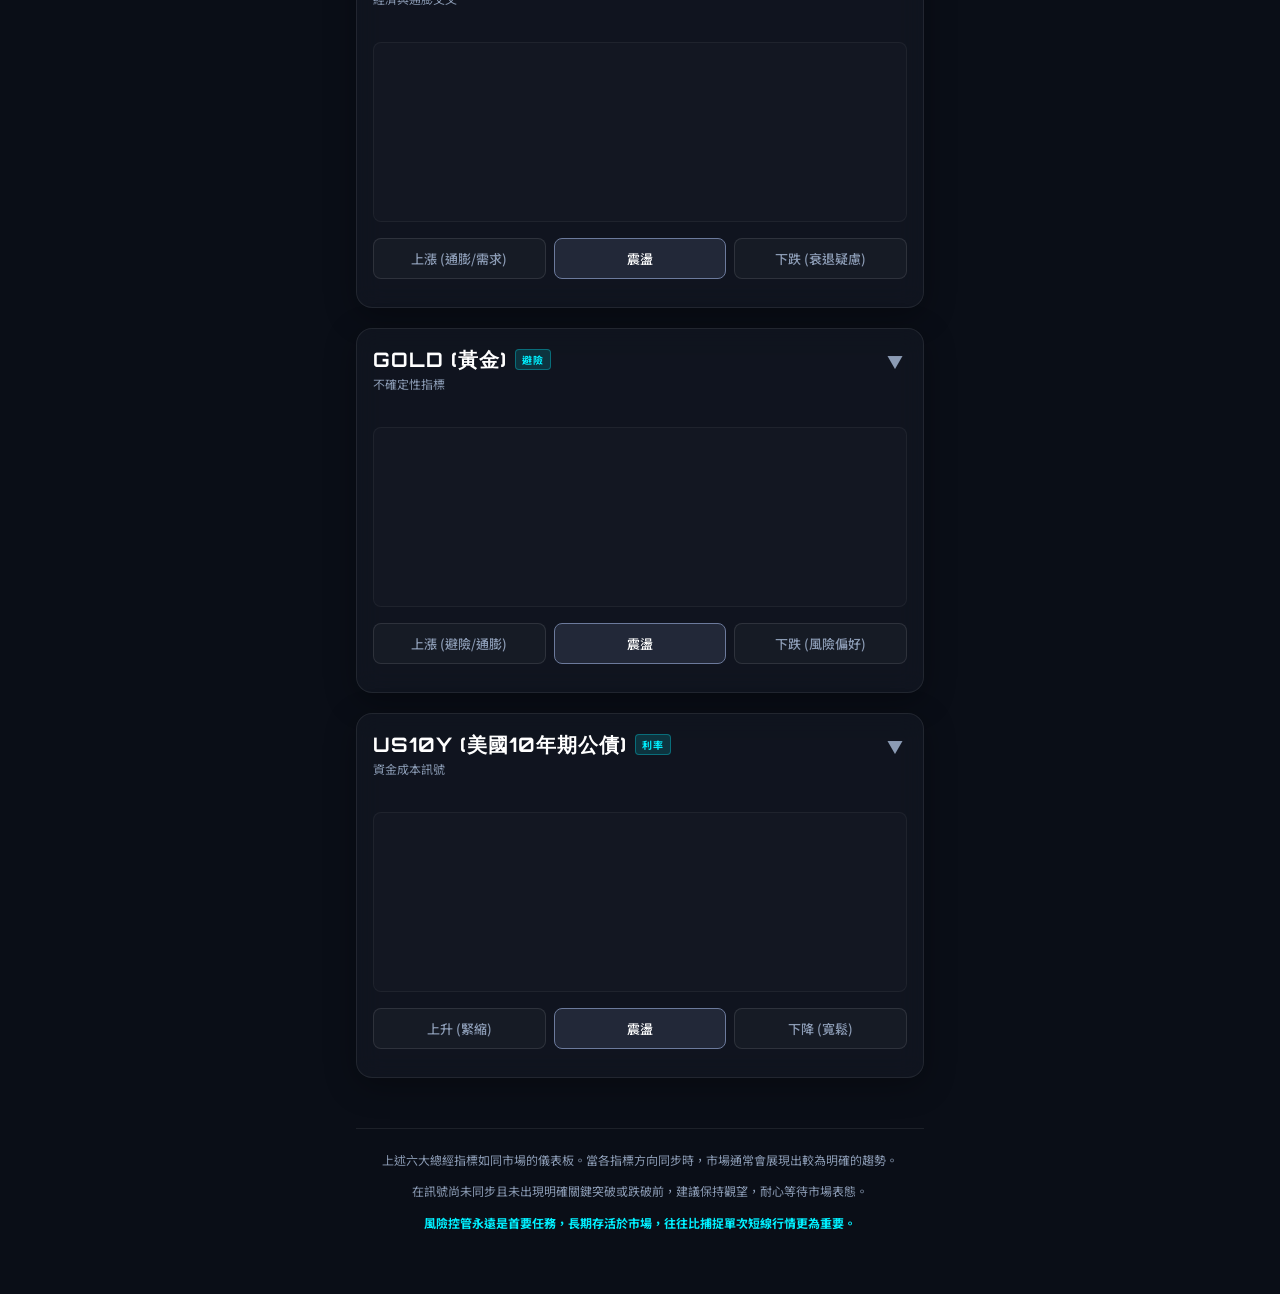
==== commit 98a97fdc: "feat: integrate Trump Code dashboard and add manual refresh - Create new `trump.html` tab to display" ====
--- a/index.html
+++ b/index.html
@@ -21,13 +21,9 @@
             <a href="trump.html" class="nav-tab">川普密碼</a>
         </nav>
 
-        <div class="header-actions" style="display: flex; justify-content: space-between; align-items: center; margin-bottom: 15px; gap: 10px;">
-            <div class="cache-notice" style="margin-bottom: 0; flex-grow: 1;">
-                <p>💡 報價資料已啟用本地快取，有新數據時將自動高亮更新</p>
-            </div>
-            <button id="refresh-btn" class="glass-panel">
-                <i class="fas fa-sync-alt"></i> 重新整理
-            </button>
+        <div class="cache-notice">
+            <p>💡 報價資料已啟用本地快取，有新數據時將自動高亮更新</p>
+            <button id="refresh-btn" class="refresh-btn"><i class="fas fa-sync-alt"></i> 重新整理</button>
         </div>
 
         <div class="sentiment-panel glass-panel clickable" onclick="openModal('logic-modal')">
--- a/style.css
+++ b/style.css
@@ -60,35 +60,31 @@
 }
 
 /* Refresh Button */
-.refresh-btn, #refresh-btn {
+.refresh-btn {
     margin-top: 10px;
-    background: rgba(0, 240, 255, 0.1) !important;
-    border: 1px solid rgba(0, 240, 255, 0.3) !important;
-    color: var(--accent-neon) !important;
-    padding: 6px 12px !important;
-    border-radius: 6px !important;
-    font-size: 12px !important;
+    background: rgba(0, 240, 255, 0.1);
+    border: 1px solid rgba(0, 240, 255, 0.3);
+    color: var(--accent-neon);
+    padding: 6px 12px;
+    border-radius: 6px;
+    font-size: 12px;
     cursor: pointer;
     transition: all 0.2s;
-    display: inline-flex !important;
+    display: inline-flex;
     align-items: center;
     gap: 6px;
 }
 
-#refresh-btn {
-    margin-top: 0;
-}
-
-.refresh-btn:hover, #refresh-btn:hover {
-    background: rgba(0, 240, 255, 0.2) !important;
+.refresh-btn:hover {
+    background: rgba(0, 240, 255, 0.2);
     box-shadow: 0 0 8px rgba(0, 240, 255, 0.4);
 }
 
-.refresh-btn:active, #refresh-btn:active {
+.refresh-btn:active {
     transform: scale(0.95);
 }
 
-.refresh-btn i.fa-spin, #refresh-btn i.fa-spin {
+.refresh-btn i.fa-spin {
     animation: fa-spin 1s infinite linear;
 }
 
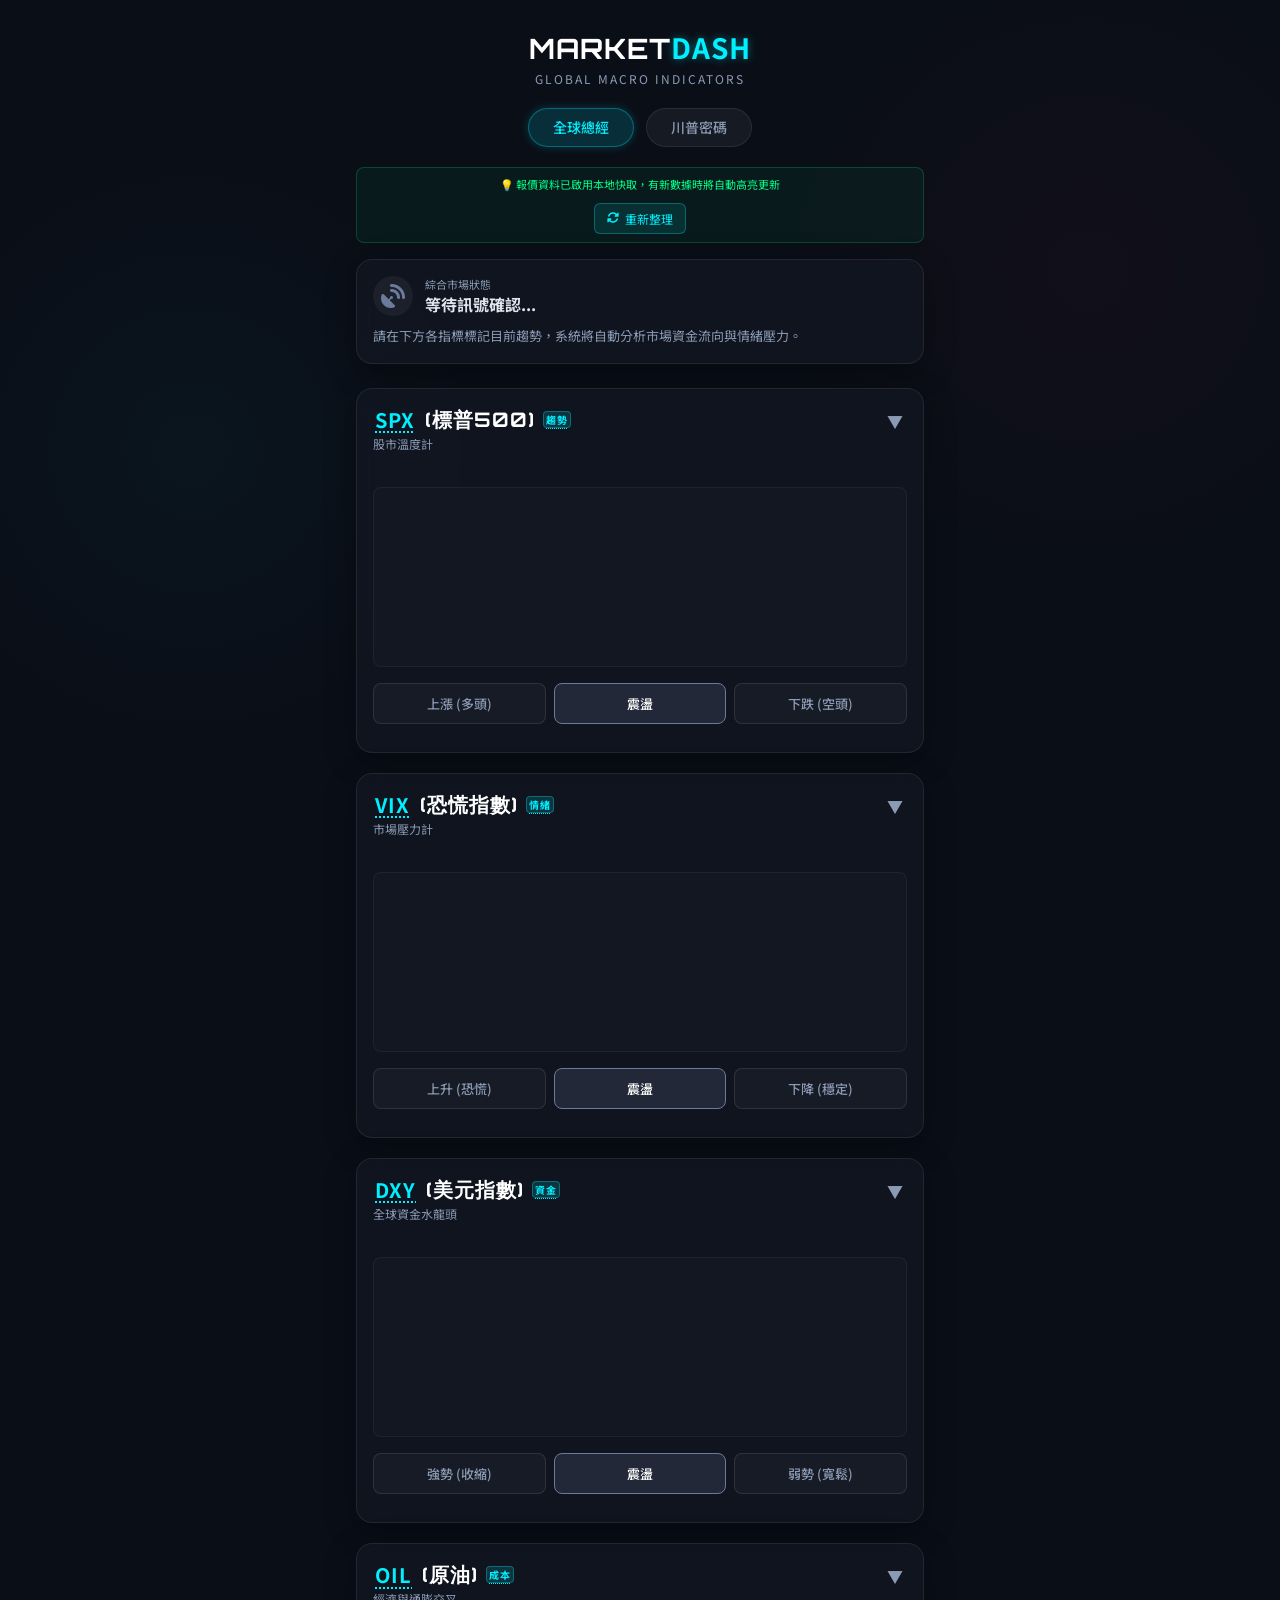
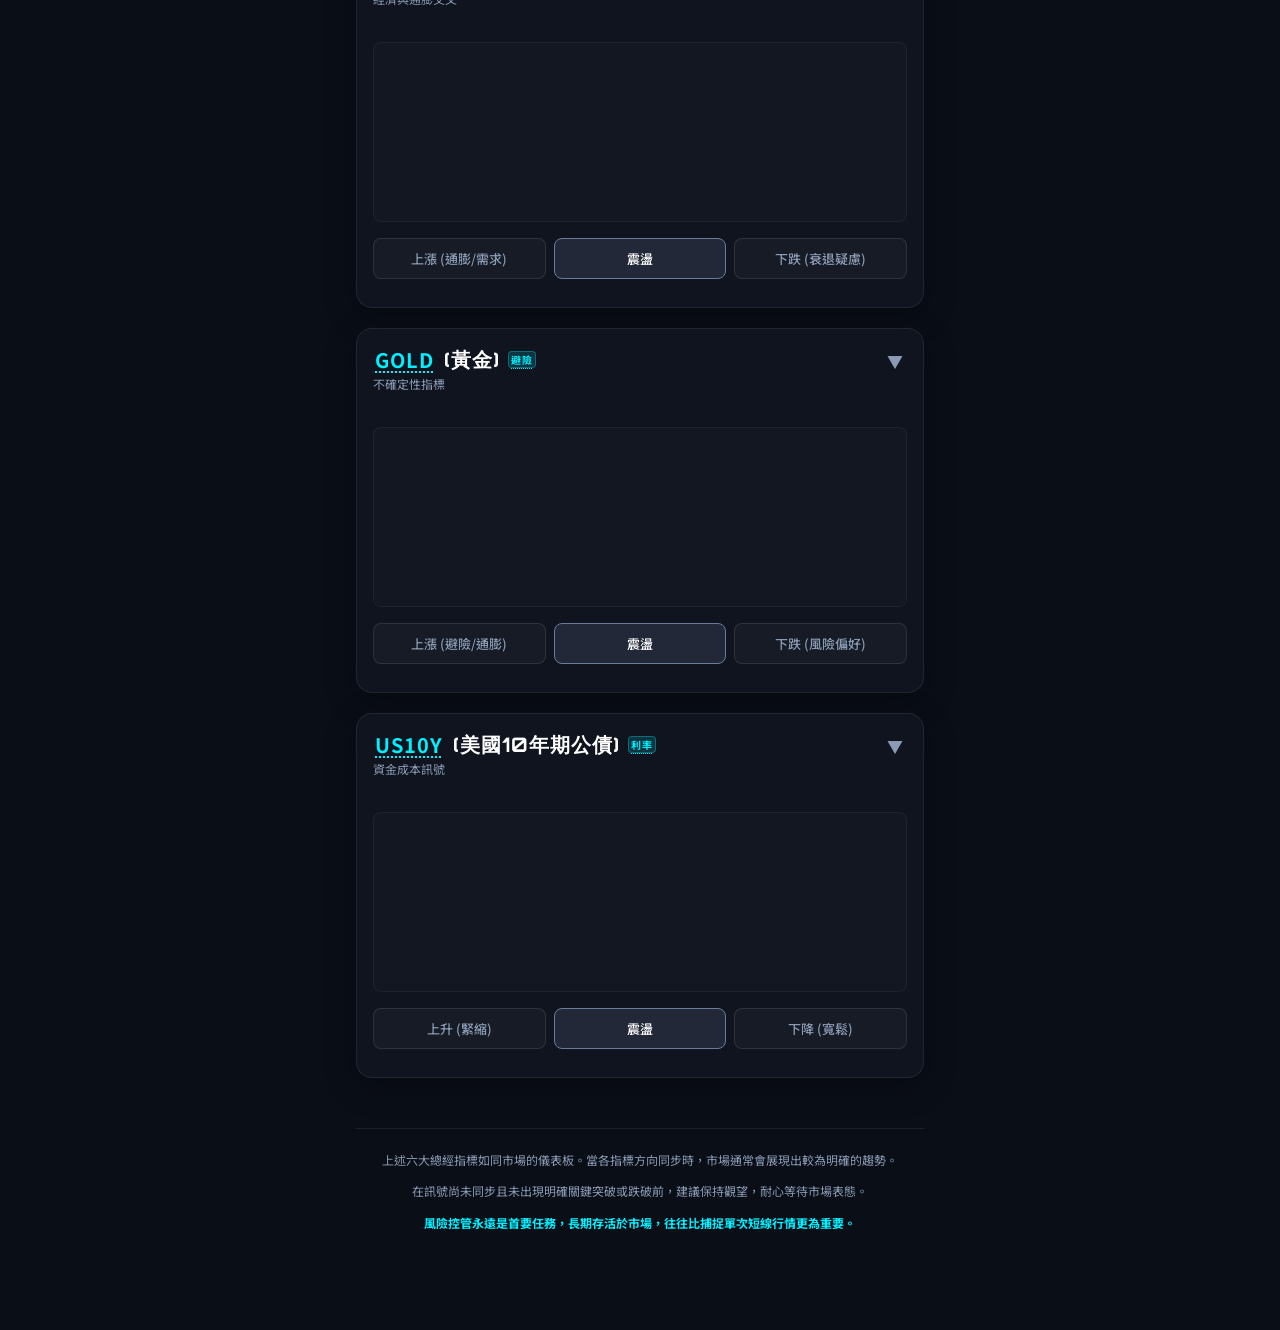
==== commit bd48e54d: "feat: add global vocabulary tooltip system for market terminology - Implemented a standard floating " ====
--- a/index.html
+++ b/index.html
@@ -43,7 +43,7 @@
         <section class="indicator-card glass-panel" id="card-spx">
             <div class="card-header">
                 <div class="title-group">
-                    <h2>SPX (標普500) <span class="badge">趨勢</span></h2>
+                    <h2><span class="vocab-btn" data-term="SPX" data-def="Standard & Poor's 500。標準普爾500指數，代表美國前500大上市公司的股票表現，是全球股市的指標。">SPX</span> (標普500) <span class="badge vocab-btn" data-term="趨勢" data-def="Trend。市場整體的走向（上漲、下跌或盤整）。">趨勢</span></h2>
                     <span class="desc-short">股市溫度計</span>
                     <span class="update-time skeleton" id="time-spx">載入數據中...</span>
                 </div>
@@ -92,7 +92,7 @@
         <section class="indicator-card glass-panel" id="card-vix">
             <div class="card-header">
                 <div class="title-group">
-                    <h2>VIX (恐慌指數) <span class="badge">情緒</span></h2>
+                    <h2><span class="vocab-btn" data-term="VIX" data-def="Volatility Index。芝加哥選擇權交易所波動率指數，衡量市場對未來30天股市波動的預期，數值越高代表市場越恐慌。">VIX</span> (恐慌指數) <span class="badge vocab-btn" data-term="情緒" data-def="Sentiment。市場參與者的心理狀態，通常分為貪婪（看多）與恐懼（看空）。">情緒</span></h2>
                     <span class="desc-short">市場壓力計</span>
                     <span class="update-time skeleton" id="time-vix">載入數據中...</span>
                 </div>
@@ -142,7 +142,7 @@
         <section class="indicator-card glass-panel" id="card-dxy">
             <div class="card-header">
                 <div class="title-group">
-                    <h2>DXY (美元指數) <span class="badge">資金</span></h2>
+                    <h2><span class="vocab-btn" data-term="DXY" data-def="US Dollar Index。美元指數，衡量美元相對於一籃子六種主要貨幣的匯率變化，反映強勢或弱勢美元。">DXY</span> (美元指數) <span class="badge vocab-btn" data-term="資金" data-def="Liquidity/Capital。市場上可用於投資的資金流動性，流動性高時有利於資產價格上漲。">資金</span></h2>
                     <span class="desc-short">全球資金水龍頭</span>
                     <span class="update-time skeleton" id="time-dxy">載入數據中...</span>
                 </div>
@@ -191,7 +191,7 @@
         <section class="indicator-card glass-panel" id="card-oil">
             <div class="card-header">
                 <div class="title-group">
-                    <h2>OIL (原油) <span class="badge">成本</span></h2>
+                    <h2><span class="vocab-btn" data-term="USOIL" data-def="WTI Crude Oil。西德州中級原油期貨價格，是全球原油價格的基準之一，反映實體經濟的能源需求與通膨壓力。">OIL</span> (原油) <span class="badge vocab-btn" data-term="成本" data-def="Cost。企業生產或民眾生活的開銷，原油上漲通常會帶動整體通膨成本上升。">成本</span></h2>
                     <span class="desc-short">經濟與通膨交叉</span>
                     <span class="update-time skeleton" id="time-oil">載入數據中...</span>
                 </div>
@@ -241,7 +241,7 @@
         <section class="indicator-card glass-panel" id="card-gold">
             <div class="card-header">
                 <div class="title-group">
-                    <h2>GOLD (黃金) <span class="badge">避險</span></h2>
+                    <h2><span class="vocab-btn" data-term="XAUUSD" data-def="Gold / US Dollar。黃金對美元的報價。黃金常被視為抗通膨與地緣政治風險的避險資產。">GOLD</span> (黃金) <span class="badge vocab-btn" data-term="避險" data-def="Safe Haven。當市場出現危機或不確定性時，資金會轉向相對安全的資產（如黃金、美債）以求保值。">避險</span></h2>
                     <span class="desc-short">不確定性指標</span>
                     <span class="update-time skeleton" id="time-gold">載入數據中...</span>
                 </div>
@@ -291,7 +291,7 @@
         <section class="indicator-card glass-panel" id="card-yield">
             <div class="card-header">
                 <div class="title-group">
-                    <h2>US10Y (美國10年期公債) <span class="badge">利率</span></h2>
+                    <h2><span class="vocab-btn" data-term="US10Y" data-def="US 10-Year Treasury Yield。美國十年期公債殖利率，被視為全球無風險利率的基準，影響房貸、企業借貸等資金成本。">US10Y</span> (美國10年期公債) <span class="badge vocab-btn" data-term="利率" data-def="Yield/Interest Rate。資金的借貸成本。利率上升會壓抑經濟活動，利率下降則刺激投資。">利率</span></h2>
                     <span class="desc-short">資金成本訊號</span>
                     <span class="update-time skeleton" id="time-yield">載入數據中...</span>
                 </div>
@@ -384,5 +384,6 @@
 </div>
 
 <script src="script.js"></script>
+    <script src="vocab.js"></script>
 </body>
 </html>
--- a/style.css
+++ b/style.css
@@ -778,4 +778,68 @@
 
 .logic-item strong {
     color: var(--accent-neon);
-}+}
+/* Vocabulary Tooltip (Floating Definitions) */
+.vocab-btn {
+    color: var(--accent-neon);
+    cursor: pointer;
+    text-decoration: underline;
+    text-decoration-style: dotted;
+    text-underline-offset: 4px;
+    transition: color 0.2s, text-decoration-color 0.2s;
+    position: relative;
+    display: inline-block;
+    padding: 0 2px;
+}
+
+.vocab-btn:hover {
+    color: #fff;
+    text-decoration-color: var(--accent-neon);
+    background: rgba(0, 240, 255, 0.1);
+    border-radius: 4px;
+}
+
+/* The popup container injected via JS */
+.vocab-tooltip {
+    position: absolute;
+    z-index: 9999;
+    background: var(--bg-panel);
+    backdrop-filter: blur(16px);
+    -webkit-backdrop-filter: blur(16px);
+    border: 1px solid var(--accent-neon);
+    border-radius: 8px;
+    padding: 12px;
+    width: 250px;
+    box-shadow: 0 4px 20px rgba(0, 0, 0, 0.5), 0 0 10px rgba(0, 240, 255, 0.2);
+    color: var(--text-primary);
+    font-size: 13px;
+    line-height: 1.5;
+    opacity: 0;
+    visibility: hidden;
+    transform: translateY(10px);
+    transition: opacity 0.2s ease, transform 0.2s ease, visibility 0.2s;
+    pointer-events: none;
+}
+
+.vocab-tooltip.show {
+    opacity: 1;
+    visibility: visible;
+    transform: translateY(0);
+    pointer-events: auto;
+}
+
+.vocab-tooltip strong {
+    display: block;
+    color: var(--accent-neon);
+    font-size: 14px;
+    margin-bottom: 6px;
+    border-bottom: 1px dashed rgba(0, 240, 255, 0.3);
+    padding-bottom: 4px;
+}
+.vocab-tooltip.show {
+    /* Need !important to override the initial state correctly */
+    opacity: 1 !important;
+    visibility: visible !important;
+    transform: translateY(0) !important;
+    pointer-events: auto !important;
+}
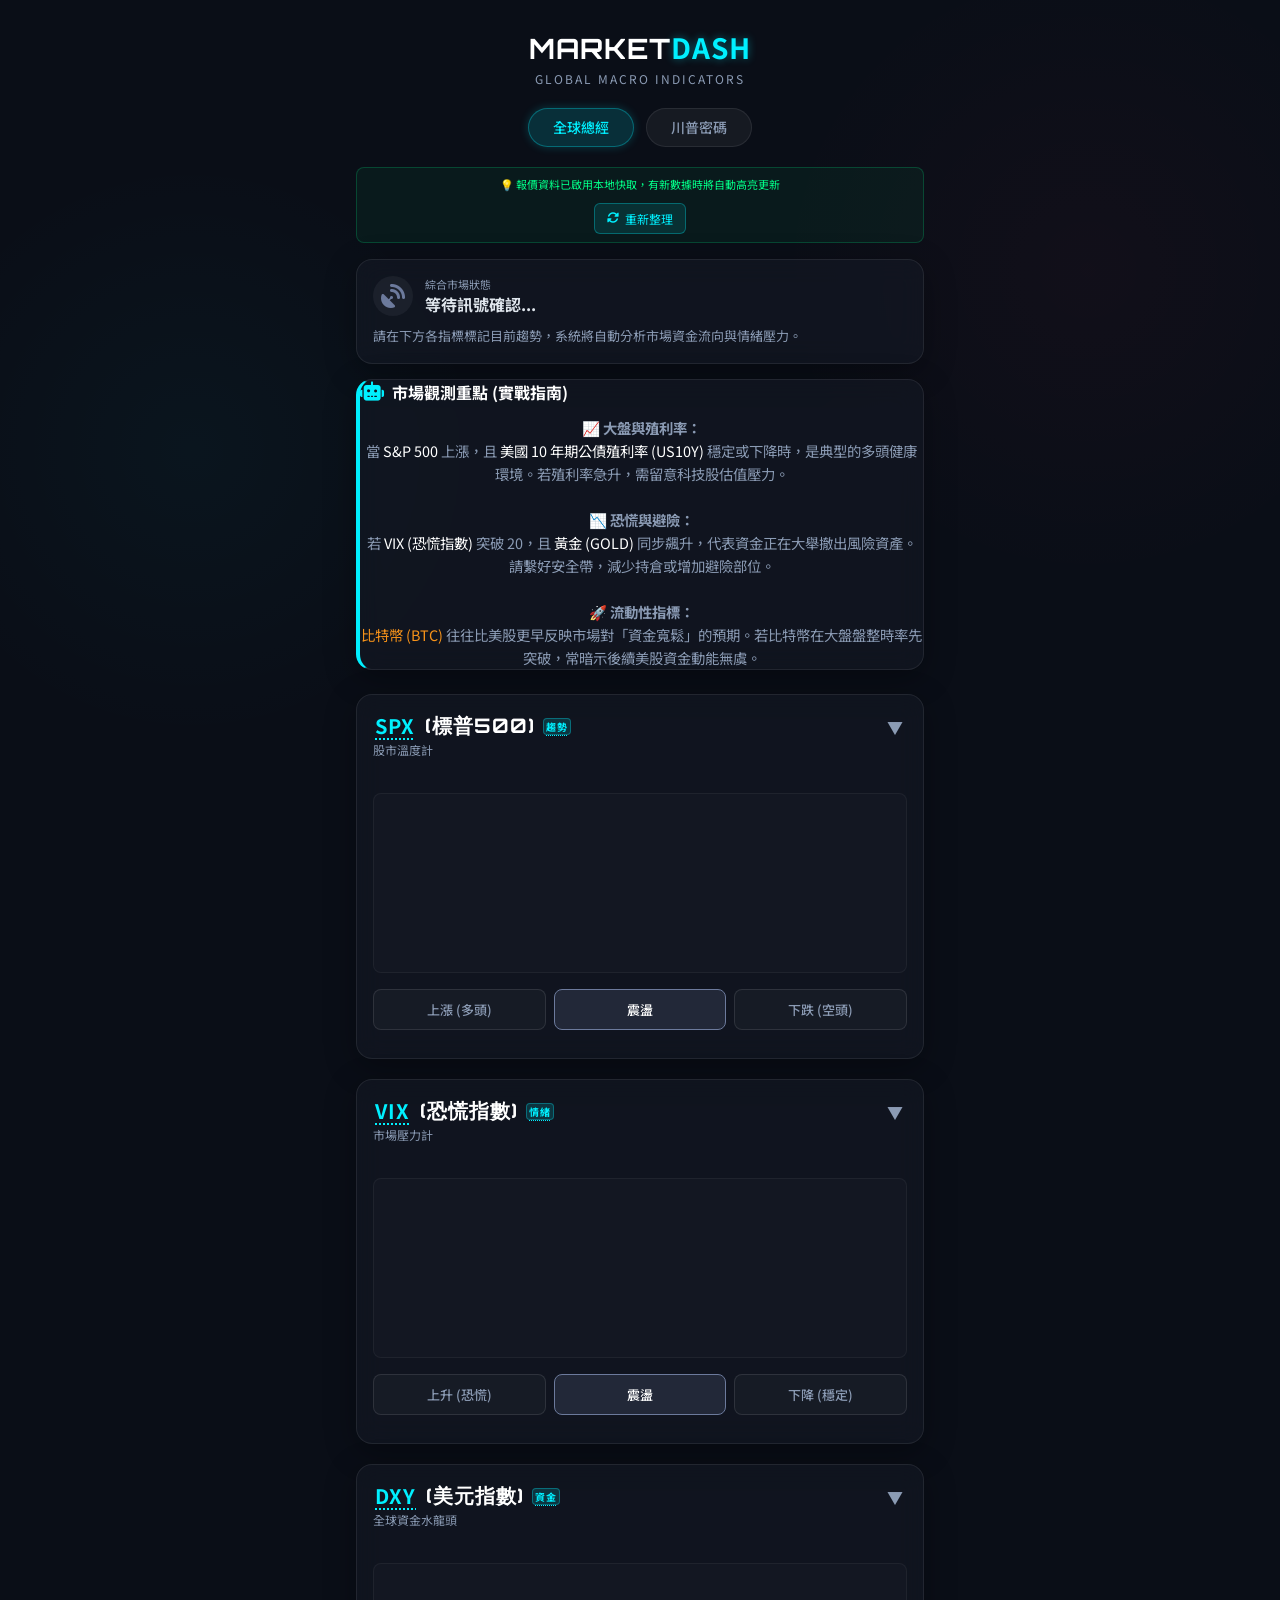
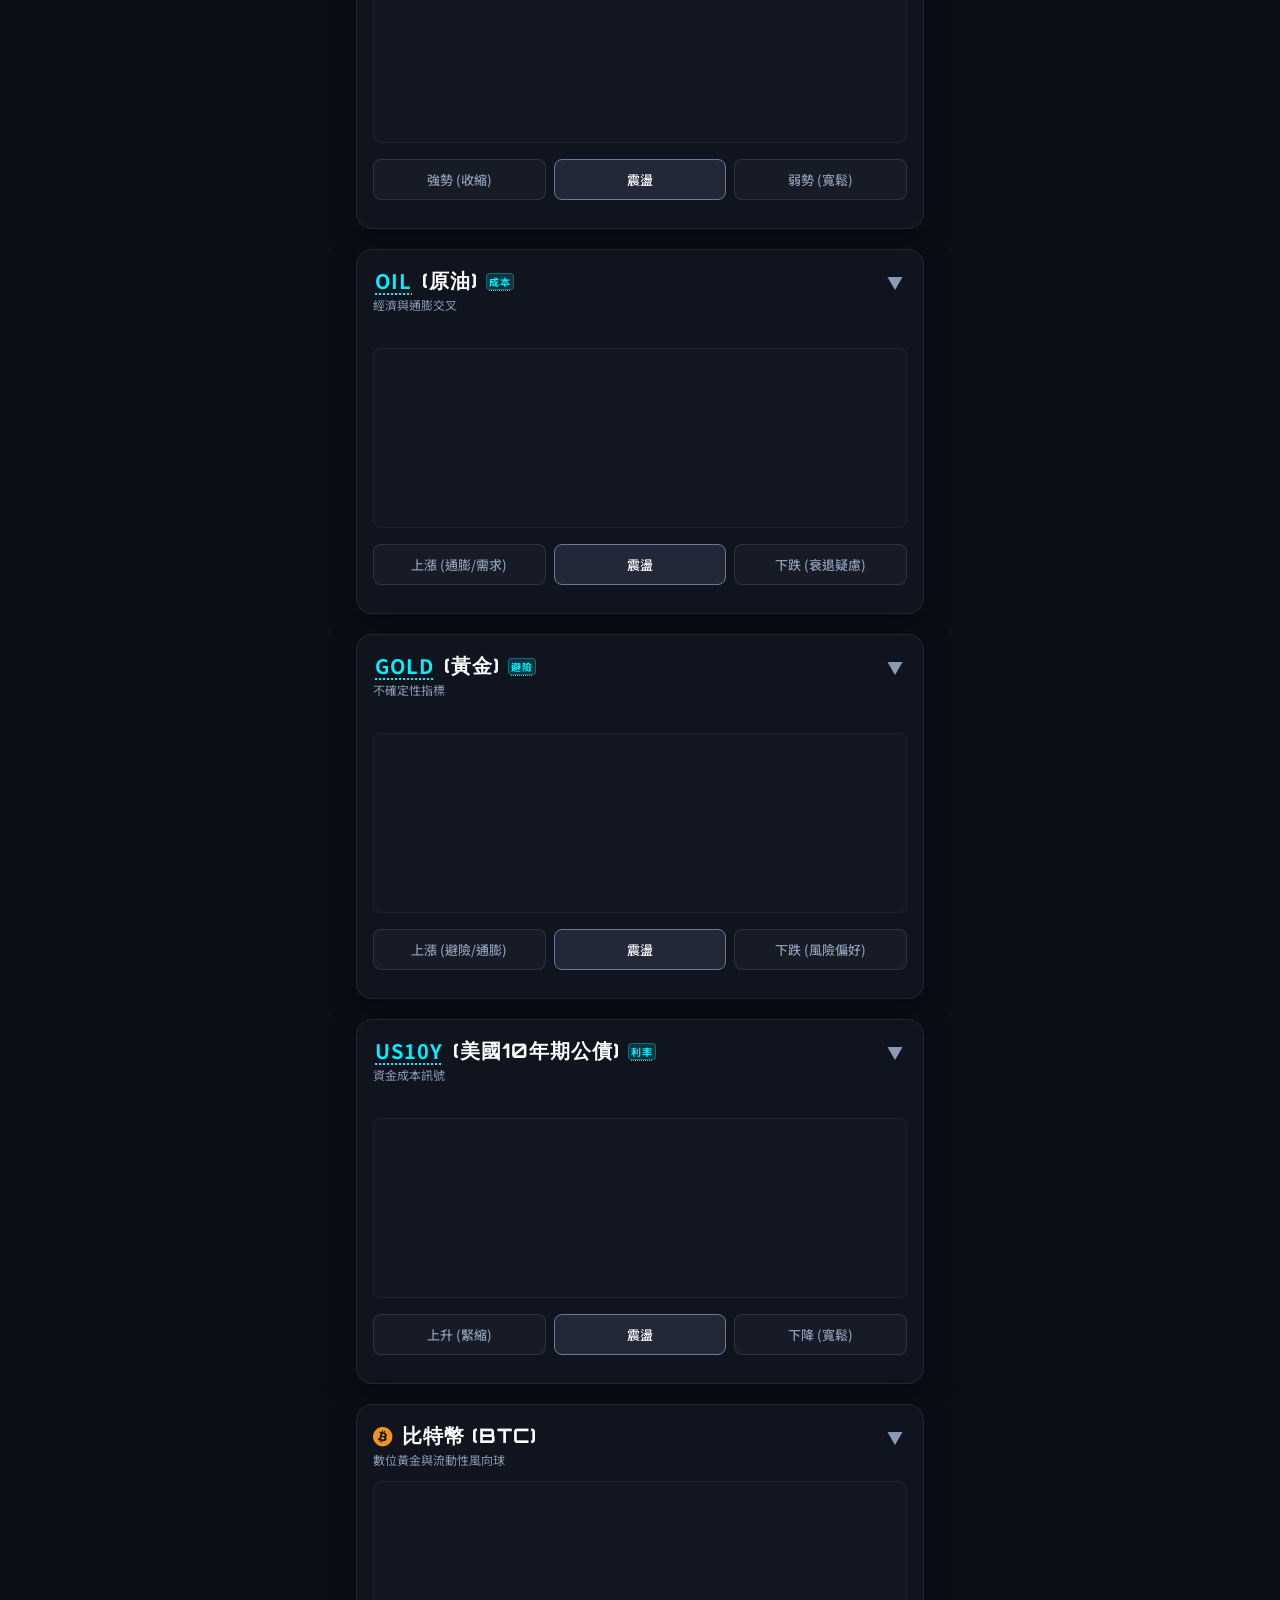
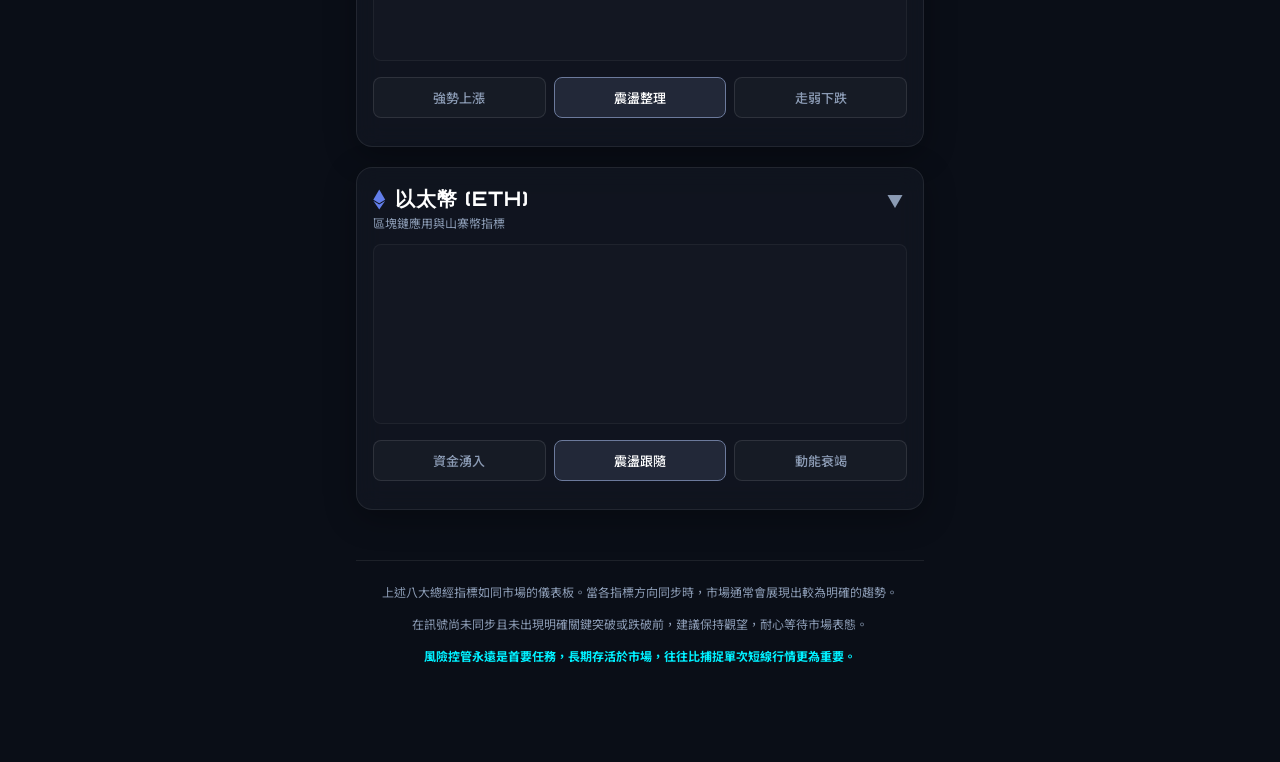
==== commit cc491c13: "feat(ui): add btc, eth widgets and macro insight guide - Added two new TradingView mini-widgets for " ====
--- a/index.html
+++ b/index.html
@@ -3,6 +3,16 @@
 <head>
     <meta charset="UTF-8">
     <meta name="viewport" content="width=device-width, initial-scale=1.0, maximum-scale=1.0, user-scalable=no">
+
+    <!-- PWA / Apple Touch Icon Meta Tags -->
+    <meta name="apple-mobile-web-app-capable" content="yes">
+    <meta name="apple-mobile-web-app-status-bar-style" content="black-translucent">
+    <meta name="apple-mobile-web-app-title" content="FinTrack">
+    <link rel="apple-touch-icon" href="apple-touch-icon.png">
+    <link rel="icon" type="image/x-icon" href="favicon.ico">
+    <link rel="icon" type="image/png" sizes="32x32" href="favicon-32x32.png">
+    <link rel="manifest" href="manifest.json">
+
     <title>Global Market Dashboard</title>
     <link rel="stylesheet" href="style.css">
     <link href="https://fonts.googleapis.com/css2?family=Orbitron:wght@400;500;700&family=Noto+Sans+TC:wght@300;400;500;700&display=swap" rel="stylesheet">
@@ -36,6 +46,20 @@
             </div>
             <p class="sentiment-desc" id="sentiment-desc">請在下方各指標標記目前趨勢，系統將自動分析市場資金流向與情緒壓力。</p>
         </div>
+
+        <div class="insight-panel glass-panel" style="margin-top: 15px; border-left: 4px solid var(--accent-neon);">
+            <div style="display: flex; align-items: center; margin-bottom: 12px; gap: 8px;">
+                <i class="fas fa-robot" style="color: var(--accent-neon); font-size: 1.2rem;"></i>
+                <h3 style="margin: 0; font-size: 1rem; color: #fff;">市場觀測重點 (實戰指南)</h3>
+            </div>
+            <div style="color: var(--text-secondary); font-size: 0.9rem; line-height: 1.6;">
+                <p>📈 <strong>大盤與殖利率：</strong><br>當 <span style="color:#FFF;">S&P 500</span> 上漲，且 <span style="color:#FFF;">美國 10 年期公債殖利率 (US10Y)</span> 穩定或下降時，是典型的多頭健康環境。若殖利率急升，需留意科技股估值壓力。</p>
+                <br>
+                <p>📉 <strong>恐慌與避險：</strong><br>若 <span style="color:#FFF;">VIX (恐慌指數)</span> 突破 20，且 <span style="color:#FFF;">黃金 (GOLD)</span> 同步飆升，代表資金正在大舉撤出風險資產。請繫好安全帶，減少持倉或增加避險部位。</p>
+                <br>
+                <p>🚀 <strong>流動性指標：</strong><br><span style="color:#F7931A;">比特幣 (BTC)</span> 往往比美股更早反映市場對「資金寬鬆」的預期。若比特幣在大盤盤整時率先突破，常暗示後續美股資金動能無虞。</p>
+            </div>
+        </div>
     </header>
 
     <main class="indicators-container">
@@ -336,8 +360,104 @@
             </div>
         </section>
 
+        <!-- Bitcoin (BTC) Card -->
+        <section class="indicator-card glass-panel" id="card-btc">
+            <div class="card-header">
+                <div class="title-group">
+                    <h2><span class="icon" style="color:#F7931A;"><i class="fab fa-bitcoin"></i></span> 比特幣 (BTC)</h2>
+                    <span class="desc-short">數位黃金與流動性風向球</span>
+                </div>
+                <button class="toggle-btn" onclick="toggleDetails('btc')">
+                    <span class="icon-down">▼</span>
+                </button>
+            </div>
+            <div class="chart-container" id="chart-btc">
+                <!-- TradingView Widget BEGIN -->
+                <div class="tradingview-widget-container">
+                  <div class="tradingview-widget-container__widget"></div>
+                  <script type="text/javascript" src="https://s3.tradingview.com/external-embedding/embed-widget-mini-symbol-overview.js" async>
+                  {
+                  "symbol": "BINANCE:BTCUSDT",
+                  "width": "100%",
+                  "height": "100%",
+                  "locale": "zh_TW",
+                  "dateRange": "1M",
+                  "colorTheme": "dark",
+                  "isTransparent": true,
+                  "autosize": true,
+                  "largeChartUrl": ""
+                }
+                  </script>
+                </div>
+                <!-- TradingView Widget END -->
+            </div>
+
+            <div class="trend-selector">
+                <button class="trend-btn up" onclick="setTrend('btc', 'up')">強勢上漲</button>
+                <button class="trend-btn neutral active" onclick="setTrend('btc', 'neutral')">震盪整理</button>
+                <button class="trend-btn down" onclick="setTrend('btc', 'down')">走弱下跌</button>
+            </div>
+
+            <div class="details-content" id="details-btc">
+                <ul>
+                    <li><strong>一言以蔽之：</strong> 全球流動性最敏感的神經末梢，傳統金融的「礦坑金絲雀」。</li>
+                    <li><strong>本質：</strong> 既是抗通膨的數位資產，也是對央行放水、寬鬆政策反應最直接的高動能標的。</li>
+                    <li><strong>加密貨幣上漲：</strong> 資金充沛，市場願意承擔高風險。常領先於美股反映聯準會的寬鬆預期。</li>
+                    <li><strong>加密貨幣下跌：</strong> 流動性收緊，資金回防保守資產。若無預警暴跌，數日內美股科技股常跟隨修正。</li>
+                </ul>
+            </div>
+        </section>
+
+        <!-- Ethereum (ETH) Card -->
+        <section class="indicator-card glass-panel" id="card-eth">
+            <div class="card-header">
+                <div class="title-group">
+                    <h2><span class="icon" style="color:#627EEA;"><i class="fab fa-ethereum"></i></span> 以太幣 (ETH)</h2>
+                    <span class="desc-short">區塊鏈應用與山寨幣指標</span>
+                </div>
+                <button class="toggle-btn" onclick="toggleDetails('eth')">
+                    <span class="icon-down">▼</span>
+                </button>
+            </div>
+            <div class="chart-container" id="chart-eth">
+                <!-- TradingView Widget BEGIN -->
+                <div class="tradingview-widget-container">
+                  <div class="tradingview-widget-container__widget"></div>
+                  <script type="text/javascript" src="https://s3.tradingview.com/external-embedding/embed-widget-mini-symbol-overview.js" async>
+                  {
+                  "symbol": "BINANCE:ETHUSDT",
+                  "width": "100%",
+                  "height": "100%",
+                  "locale": "zh_TW",
+                  "dateRange": "1M",
+                  "colorTheme": "dark",
+                  "isTransparent": true,
+                  "autosize": true,
+                  "largeChartUrl": ""
+                }
+                  </script>
+                </div>
+                <!-- TradingView Widget END -->
+            </div>
+
+            <div class="trend-selector">
+                <button class="trend-btn up" onclick="setTrend('eth', 'up')">資金湧入</button>
+                <button class="trend-btn neutral active" onclick="setTrend('eth', 'neutral')">震盪跟隨</button>
+                <button class="trend-btn down" onclick="setTrend('eth', 'down')">動能衰竭</button>
+            </div>
+
+            <div class="details-content" id="details-eth">
+                <ul>
+                    <li><strong>一言以蔽之：</strong> 加密貨幣市場的「那斯達克指數」，反映區塊鏈生態系的繁榮度。</li>
+                    <li><strong>本質：</strong> 支撐 DeFi (去中心化金融) 等應用的底層貨幣，與創新科技投資情緒高度綁定。</li>
+                    <li><strong>以太強於比特：</strong> 代表市場風險偏好極高，資金願意投入更高風險的「山寨幣 (Altcoins)」，是全面牛市特徵。</li>
+                    <li><strong>以太弱於比特：</strong> 資金保守化，加密市場缺乏新故事，投資人只敢持有最穩健的比特幣。</li>
+                </ul>
+            </div>
+        </section>
+
         <div class="footer-note">
-            <p>上述六大總經指標如同市場的儀表板。當各指標方向同步時，市場通常會展現出較為明確的趨勢。</p>
+            <p>上述八大總經指標如同市場的儀表板。當各指標方向同步時，市場通常會展現出較為明確的趨勢。</p>
             <p style="margin-top: 10px;">在訊號尚未同步且未出現明確關鍵突破或跌破前，建議保持觀望，耐心等待市場表態。</p>
             <p style="margin-top: 10px; color: var(--accent-neon); font-weight: bold;">風險控管永遠是首要任務，長期存活於市場，往往比捕捉單次短線行情更為重要。</p>
         </div>
--- a/style.css
+++ b/style.css
@@ -82,6 +82,28 @@
 
 .refresh-btn:active {
     transform: scale(0.95);
+}
+
+.header-actions {
+    display: flex;
+    justify-content: center;
+    gap: 12px;
+    margin-top: 10px;
+}
+
+.header-actions .refresh-btn {
+    margin-top: 0; /* Reset margin since wrapper handles gap */
+}
+
+.guide-btn {
+    background: rgba(0, 255, 170, 0.1);
+    border-color: rgba(0, 255, 170, 0.3);
+    color: var(--accent-safe);
+}
+
+.guide-btn:hover {
+    background: rgba(0, 255, 170, 0.2);
+    box-shadow: 0 0 8px rgba(0, 255, 170, 0.4);
 }
 
 .refresh-btn i.fa-spin {
@@ -458,6 +480,28 @@
     display: flex;
     flex-direction: column;
     gap: 12px;
+    max-height: 500px;
+    overflow-y: auto;
+    padding-right: 4px; /* Space for scrollbar */
+}
+
+/* Custom Scrollbar for posts-list */
+.posts-list::-webkit-scrollbar {
+    width: 6px;
+}
+
+.posts-list::-webkit-scrollbar-track {
+    background: rgba(255, 255, 255, 0.02);
+    border-radius: 4px;
+}
+
+.posts-list::-webkit-scrollbar-thumb {
+    background: rgba(255, 255, 255, 0.1);
+    border-radius: 4px;
+}
+
+.posts-list::-webkit-scrollbar-thumb:hover {
+    background: rgba(255, 255, 255, 0.2);
 }
 
 .post-card {
@@ -479,6 +523,9 @@
     font-size: 14px;
     line-height: 1.5;
     margin-bottom: 10px;
+    word-wrap: break-word; /* Legacy support */
+    overflow-wrap: break-word; /* Modern standard */
+    word-break: break-word; /* Ensures long strings like URLs wrap safely */
 }
 
 .translate-btn {
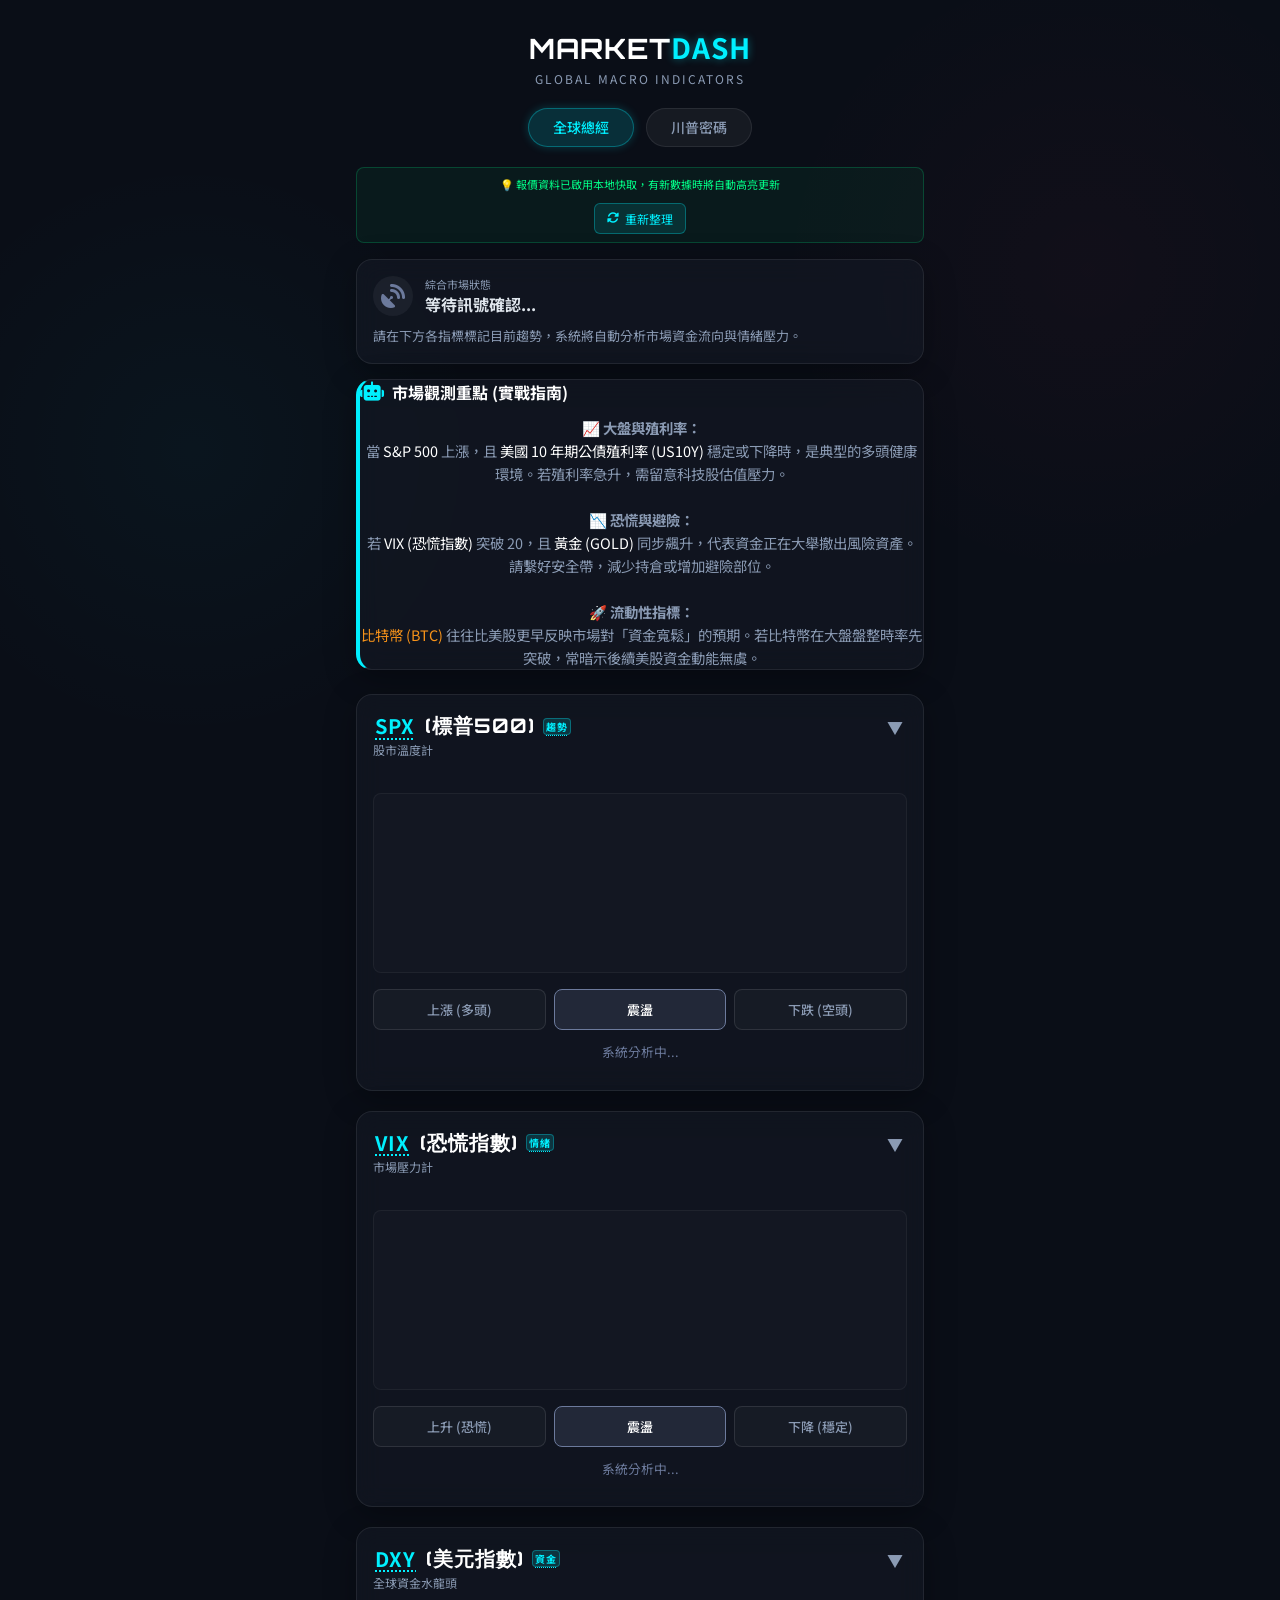
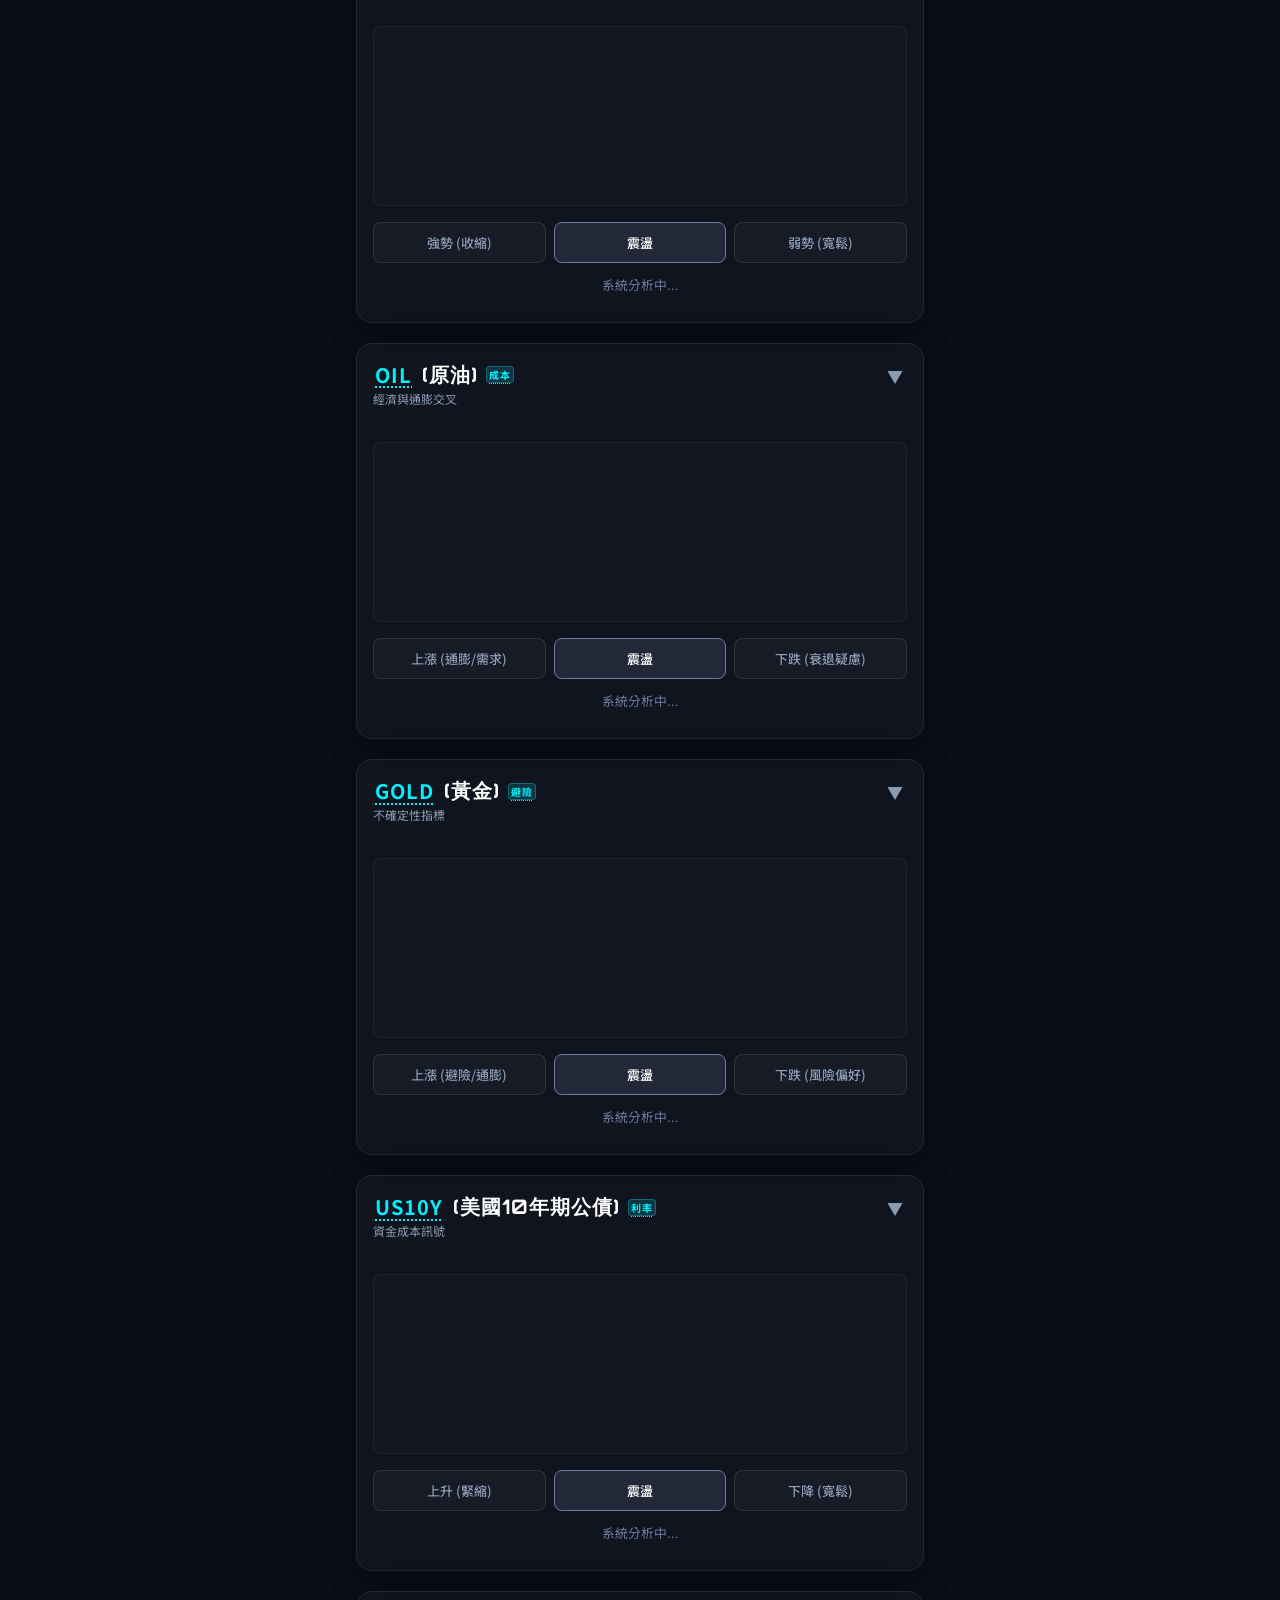
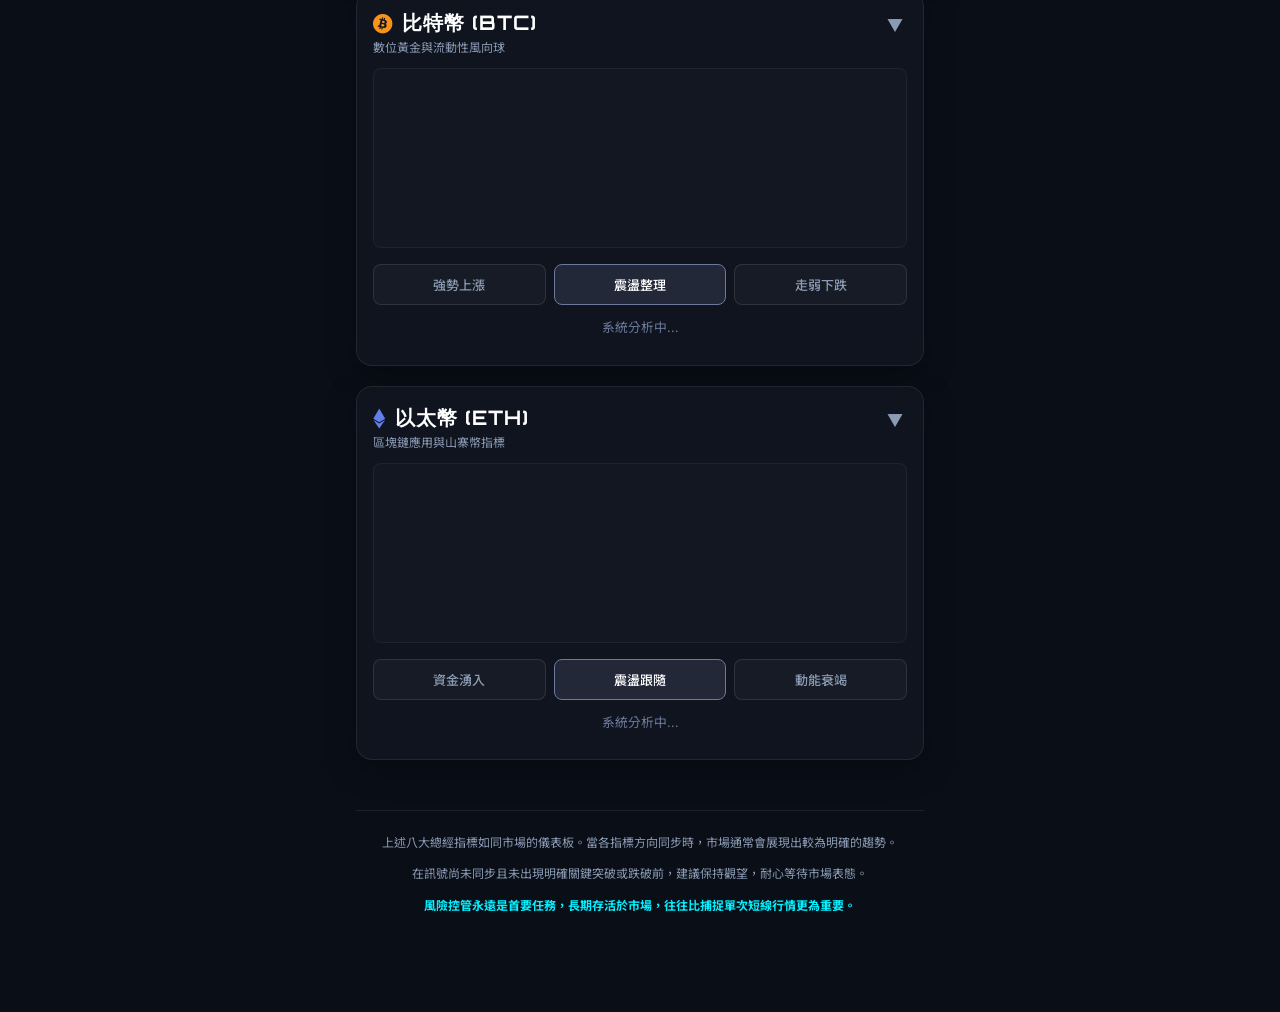
==== commit 791f289b: "feat: make macro trend buttons strictly read-only and display auto-judgment logic - Removed manual c" ====
--- a/index.html
+++ b/index.html
@@ -97,10 +97,12 @@
             </div>
 
             <div class="trend-selector">
-                <button class="trend-btn up" onclick="setTrend('spx', 'up')">上漲 (多頭)</button>
-                <button class="trend-btn neutral active" onclick="setTrend('spx', 'neutral')">震盪</button>
-                <button class="trend-btn down" onclick="setTrend('spx', 'down')">下跌 (空頭)</button>
-            </div>
+                <button class="trend-btn up" >上漲 (多頭)</button>
+                <button class="trend-btn neutral active" >震盪</button>
+                <button class="trend-btn down" >下跌 (空頭)</button>
+            </div>
+
+            <div id="reason-spx" class="auto-judge-reason text-neutral" style="font-size: 0.8rem; text-align: center; margin-bottom: 12px;">系統分析中...</div>
 
             <div class="details-content" id="details-spx">
                 <ul>
@@ -146,10 +148,12 @@
             </div>
 
             <div class="trend-selector">
-                <button class="trend-btn up" onclick="setTrend('vix', 'up')">上升 (恐慌)</button>
-                <button class="trend-btn neutral active" onclick="setTrend('vix', 'neutral')">震盪</button>
-                <button class="trend-btn down" onclick="setTrend('vix', 'down')">下降 (穩定)</button>
-            </div>
+                <button class="trend-btn up" >上升 (恐慌)</button>
+                <button class="trend-btn neutral active" >震盪</button>
+                <button class="trend-btn down" >下降 (穩定)</button>
+            </div>
+
+            <div id="reason-vix" class="auto-judge-reason text-neutral" style="font-size: 0.8rem; text-align: center; margin-bottom: 12px;">系統分析中...</div>
 
             <div class="details-content" id="details-vix">
                 <ul>
@@ -196,10 +200,12 @@
             </div>
 
             <div class="trend-selector">
-                <button class="trend-btn up" onclick="setTrend('dxy', 'up')">強勢 (收縮)</button>
-                <button class="trend-btn neutral active" onclick="setTrend('dxy', 'neutral')">震盪</button>
-                <button class="trend-btn down" onclick="setTrend('dxy', 'down')">弱勢 (寬鬆)</button>
-            </div>
+                <button class="trend-btn up" >強勢 (收縮)</button>
+                <button class="trend-btn neutral active" >震盪</button>
+                <button class="trend-btn down" >弱勢 (寬鬆)</button>
+            </div>
+
+            <div id="reason-dxy" class="auto-judge-reason text-neutral" style="font-size: 0.8rem; text-align: center; margin-bottom: 12px;">系統分析中...</div>
 
             <div class="details-content" id="details-dxy">
                 <ul>
@@ -245,10 +251,12 @@
             </div>
 
             <div class="trend-selector">
-                <button class="trend-btn up" onclick="setTrend('oil', 'up')">上漲 (通膨/需求)</button>
-                <button class="trend-btn neutral active" onclick="setTrend('oil', 'neutral')">震盪</button>
-                <button class="trend-btn down" onclick="setTrend('oil', 'down')">下跌 (衰退疑慮)</button>
-            </div>
+                <button class="trend-btn up" >上漲 (通膨/需求)</button>
+                <button class="trend-btn neutral active" >震盪</button>
+                <button class="trend-btn down" >下跌 (衰退疑慮)</button>
+            </div>
+
+            <div id="reason-oil" class="auto-judge-reason text-neutral" style="font-size: 0.8rem; text-align: center; margin-bottom: 12px;">系統分析中...</div>
 
             <div class="details-content" id="details-oil">
                 <ul>
@@ -295,10 +303,12 @@
             </div>
 
             <div class="trend-selector">
-                <button class="trend-btn up" onclick="setTrend('gold', 'up')">上漲 (避險/通膨)</button>
-                <button class="trend-btn neutral active" onclick="setTrend('gold', 'neutral')">震盪</button>
-                <button class="trend-btn down" onclick="setTrend('gold', 'down')">下跌 (風險偏好)</button>
-            </div>
+                <button class="trend-btn up" >上漲 (避險/通膨)</button>
+                <button class="trend-btn neutral active" >震盪</button>
+                <button class="trend-btn down" >下跌 (風險偏好)</button>
+            </div>
+
+            <div id="reason-gold" class="auto-judge-reason text-neutral" style="font-size: 0.8rem; text-align: center; margin-bottom: 12px;">系統分析中...</div>
 
             <div class="details-content" id="details-gold">
                 <ul>
@@ -345,10 +355,12 @@
             </div>
 
             <div class="trend-selector">
-                <button class="trend-btn up" onclick="setTrend('yield', 'up')">上升 (緊縮)</button>
-                <button class="trend-btn neutral active" onclick="setTrend('yield', 'neutral')">震盪</button>
-                <button class="trend-btn down" onclick="setTrend('yield', 'down')">下降 (寬鬆)</button>
-            </div>
+                <button class="trend-btn up" >上升 (緊縮)</button>
+                <button class="trend-btn neutral active" >震盪</button>
+                <button class="trend-btn down" >下降 (寬鬆)</button>
+            </div>
+
+            <div id="reason-yield" class="auto-judge-reason text-neutral" style="font-size: 0.8rem; text-align: center; margin-bottom: 12px;">系統分析中...</div>
 
             <div class="details-content" id="details-yield">
                 <ul>
@@ -393,10 +405,12 @@
             </div>
 
             <div class="trend-selector">
-                <button class="trend-btn up" onclick="setTrend('btc', 'up')">強勢上漲</button>
-                <button class="trend-btn neutral active" onclick="setTrend('btc', 'neutral')">震盪整理</button>
-                <button class="trend-btn down" onclick="setTrend('btc', 'down')">走弱下跌</button>
-            </div>
+                <button class="trend-btn up" >強勢上漲</button>
+                <button class="trend-btn neutral active" >震盪整理</button>
+                <button class="trend-btn down" >走弱下跌</button>
+            </div>
+
+            <div id="reason-btc" class="auto-judge-reason text-neutral" style="font-size: 0.8rem; text-align: center; margin-bottom: 12px;">系統分析中...</div>
 
             <div class="details-content" id="details-btc">
                 <ul>
@@ -441,10 +455,12 @@
             </div>
 
             <div class="trend-selector">
-                <button class="trend-btn up" onclick="setTrend('eth', 'up')">資金湧入</button>
-                <button class="trend-btn neutral active" onclick="setTrend('eth', 'neutral')">震盪跟隨</button>
-                <button class="trend-btn down" onclick="setTrend('eth', 'down')">動能衰竭</button>
-            </div>
+                <button class="trend-btn up" >資金湧入</button>
+                <button class="trend-btn neutral active" >震盪跟隨</button>
+                <button class="trend-btn down" >動能衰竭</button>
+            </div>
+
+            <div id="reason-eth" class="auto-judge-reason text-neutral" style="font-size: 0.8rem; text-align: center; margin-bottom: 12px;">系統分析中...</div>
 
             <div class="details-content" id="details-eth">
                 <ul>
--- a/style.css
+++ b/style.css
@@ -402,7 +402,6 @@
     padding: 10px 4px;
     border-radius: 8px;
     font-size: 13px;
-    cursor: pointer;
     transition: all 0.2s;
     font-weight: 500;
 }
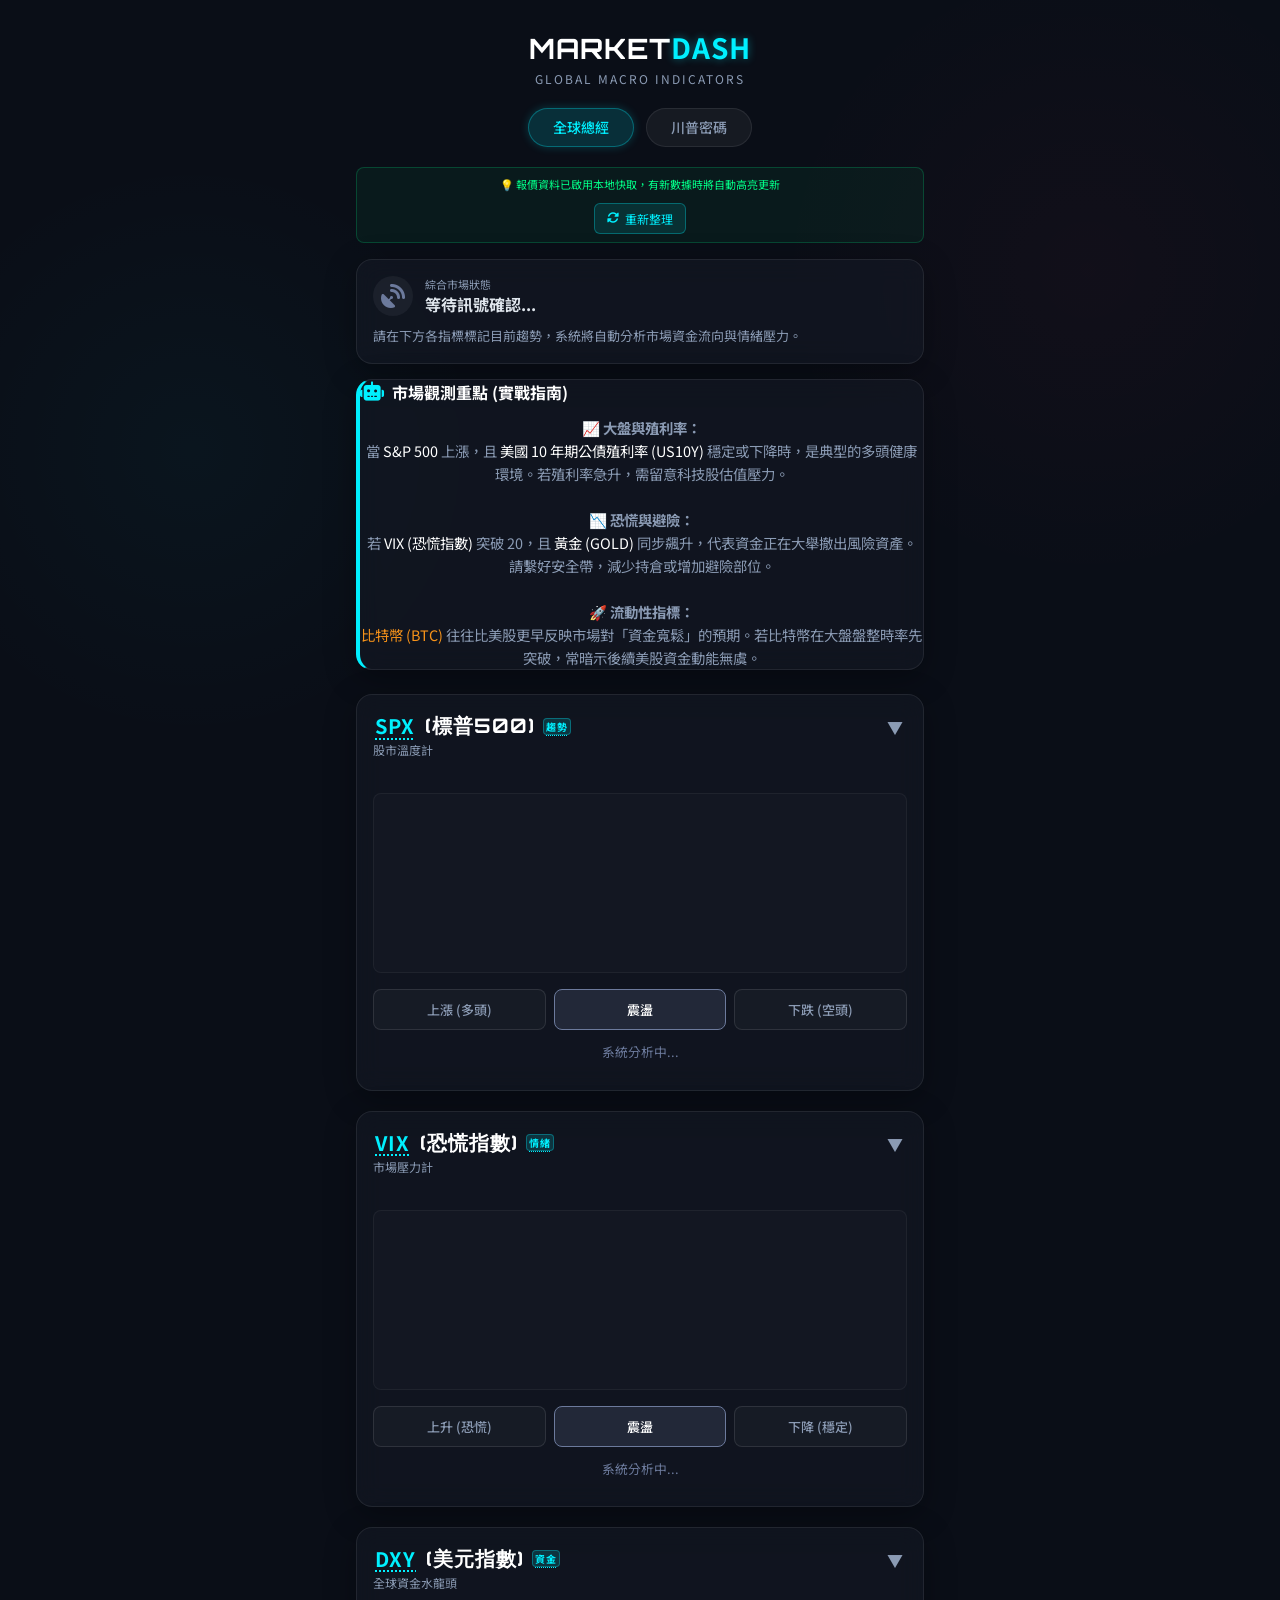
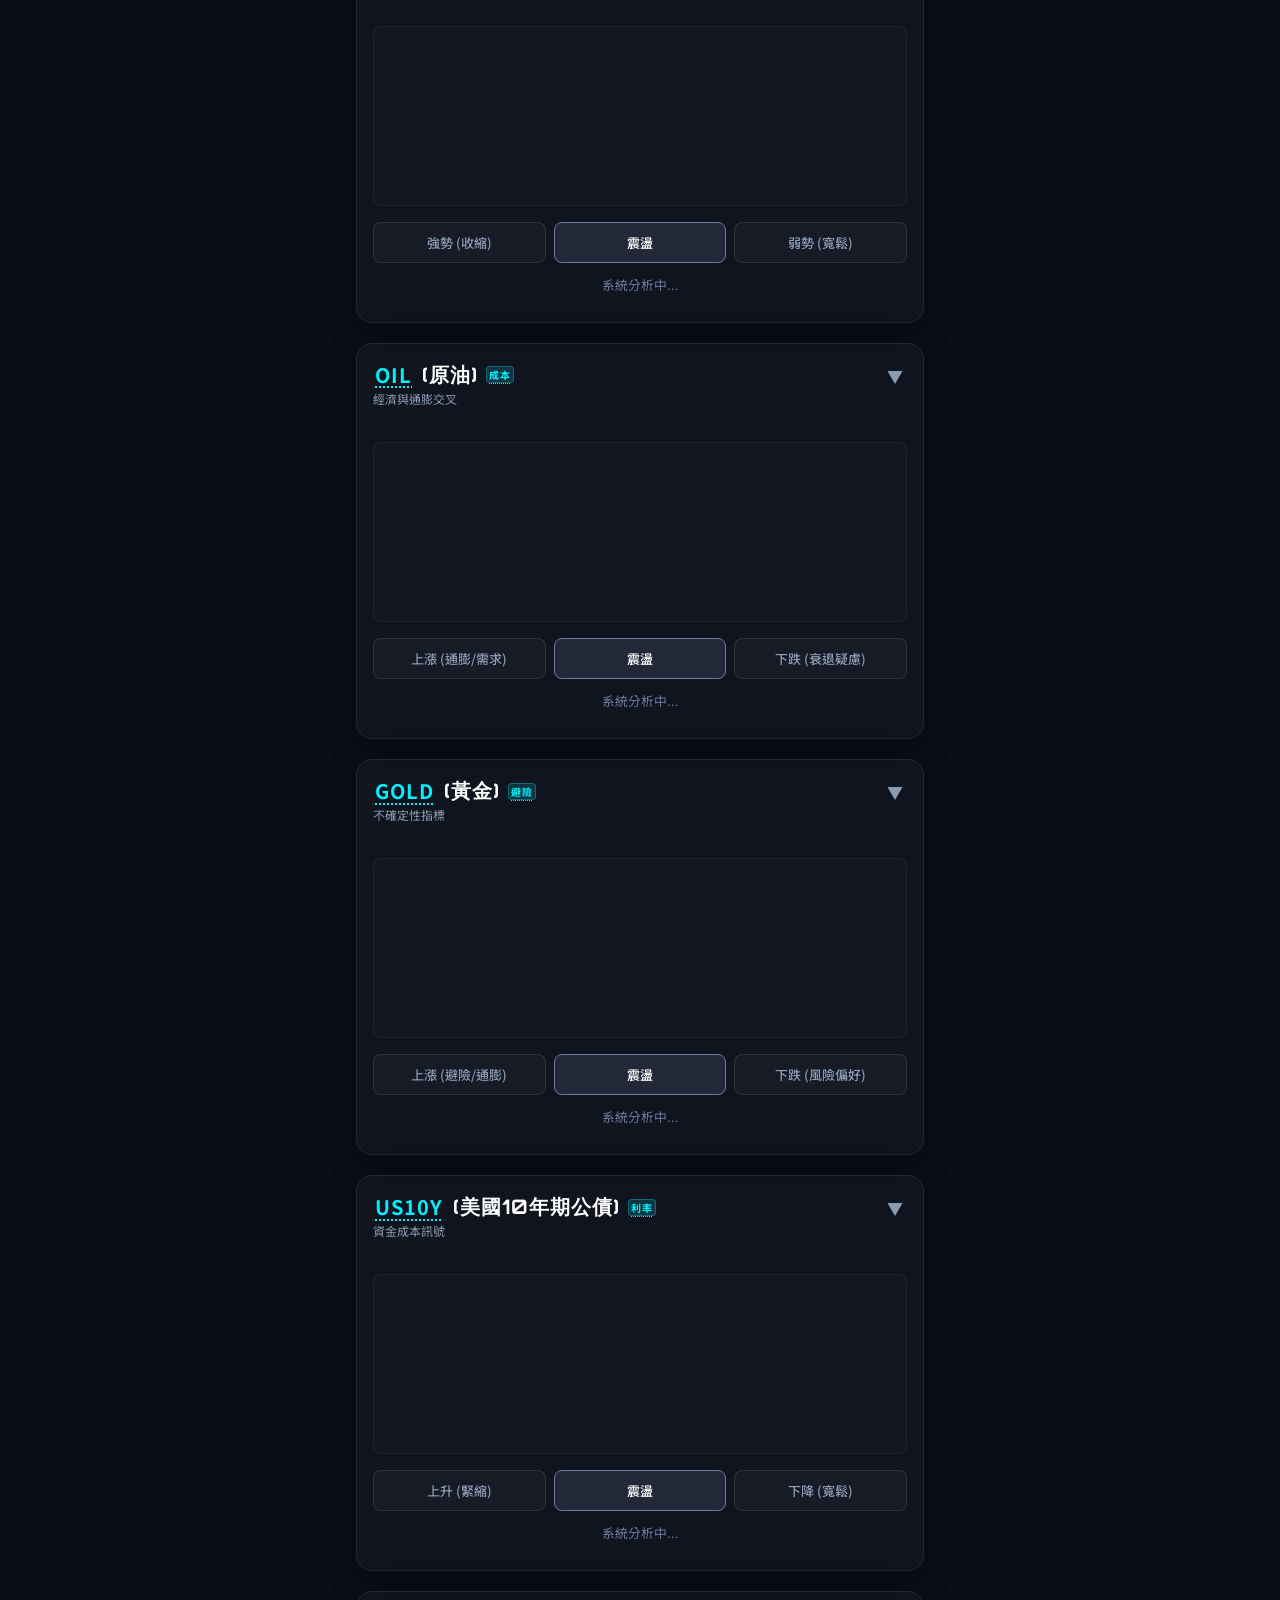
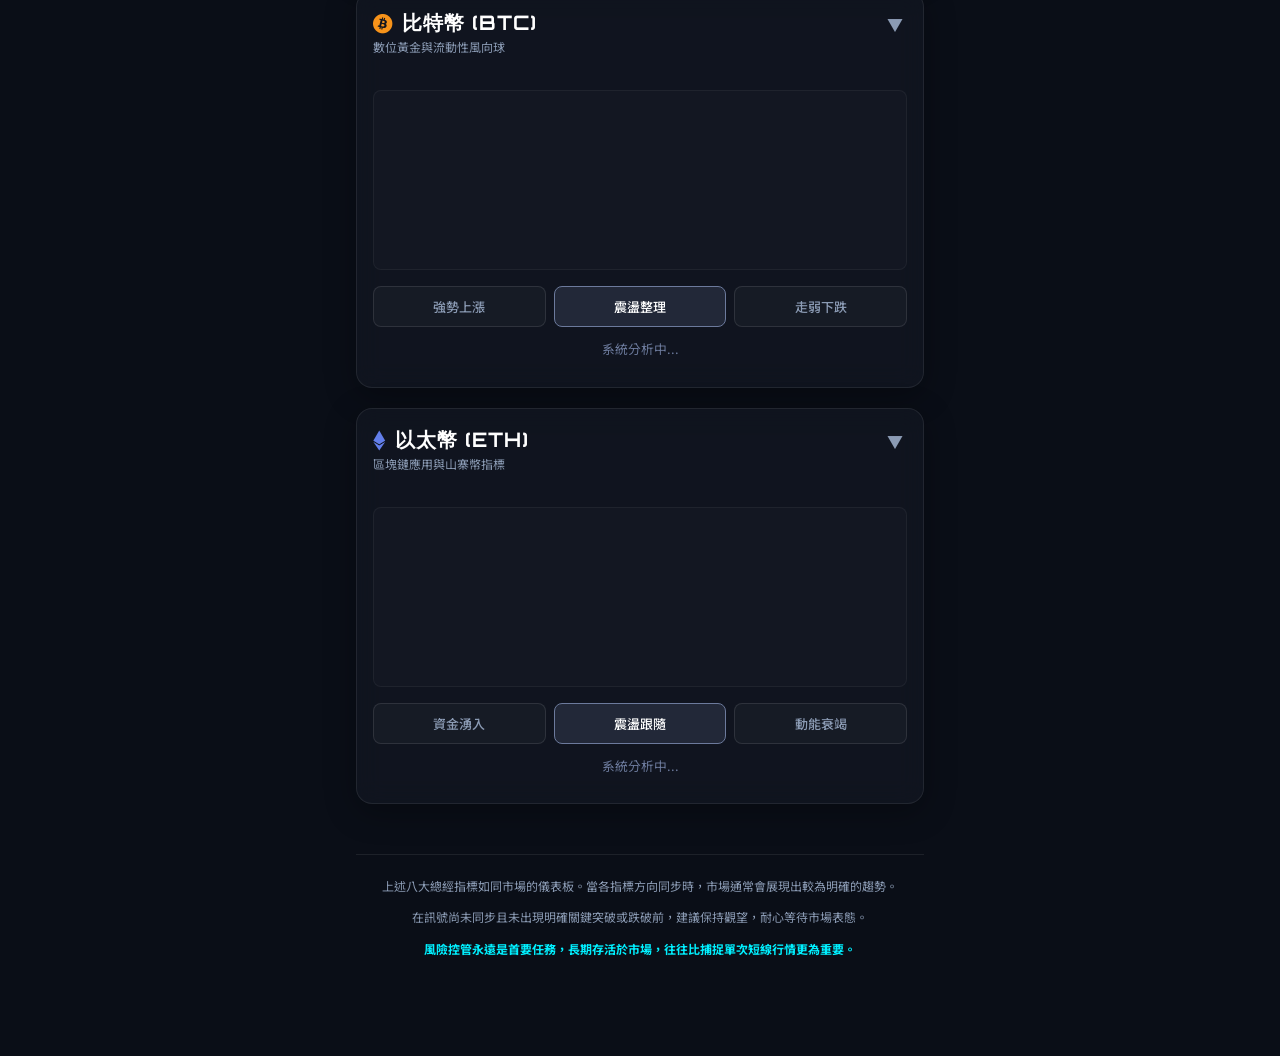
==== commit 30403da8: "fix: resolve BTC and ETH cards stuck in system analysis state - Added missing `id="time-btc"` and `i" ====
--- a/index.html
+++ b/index.html
@@ -378,6 +378,7 @@
                 <div class="title-group">
                     <h2><span class="icon" style="color:#F7931A;"><i class="fab fa-bitcoin"></i></span> 比特幣 (BTC)</h2>
                     <span class="desc-short">數位黃金與流動性風向球</span>
+                    <span class="update-time skeleton" id="time-btc">載入數據中...</span>
                 </div>
                 <button class="toggle-btn" onclick="toggleDetails('btc')">
                     <span class="icon-down">▼</span>
@@ -428,6 +429,7 @@
                 <div class="title-group">
                     <h2><span class="icon" style="color:#627EEA;"><i class="fab fa-ethereum"></i></span> 以太幣 (ETH)</h2>
                     <span class="desc-short">區塊鏈應用與山寨幣指標</span>
+                    <span class="update-time skeleton" id="time-eth">載入數據中...</span>
                 </div>
                 <button class="toggle-btn" onclick="toggleDetails('eth')">
                     <span class="icon-down">▼</span>
